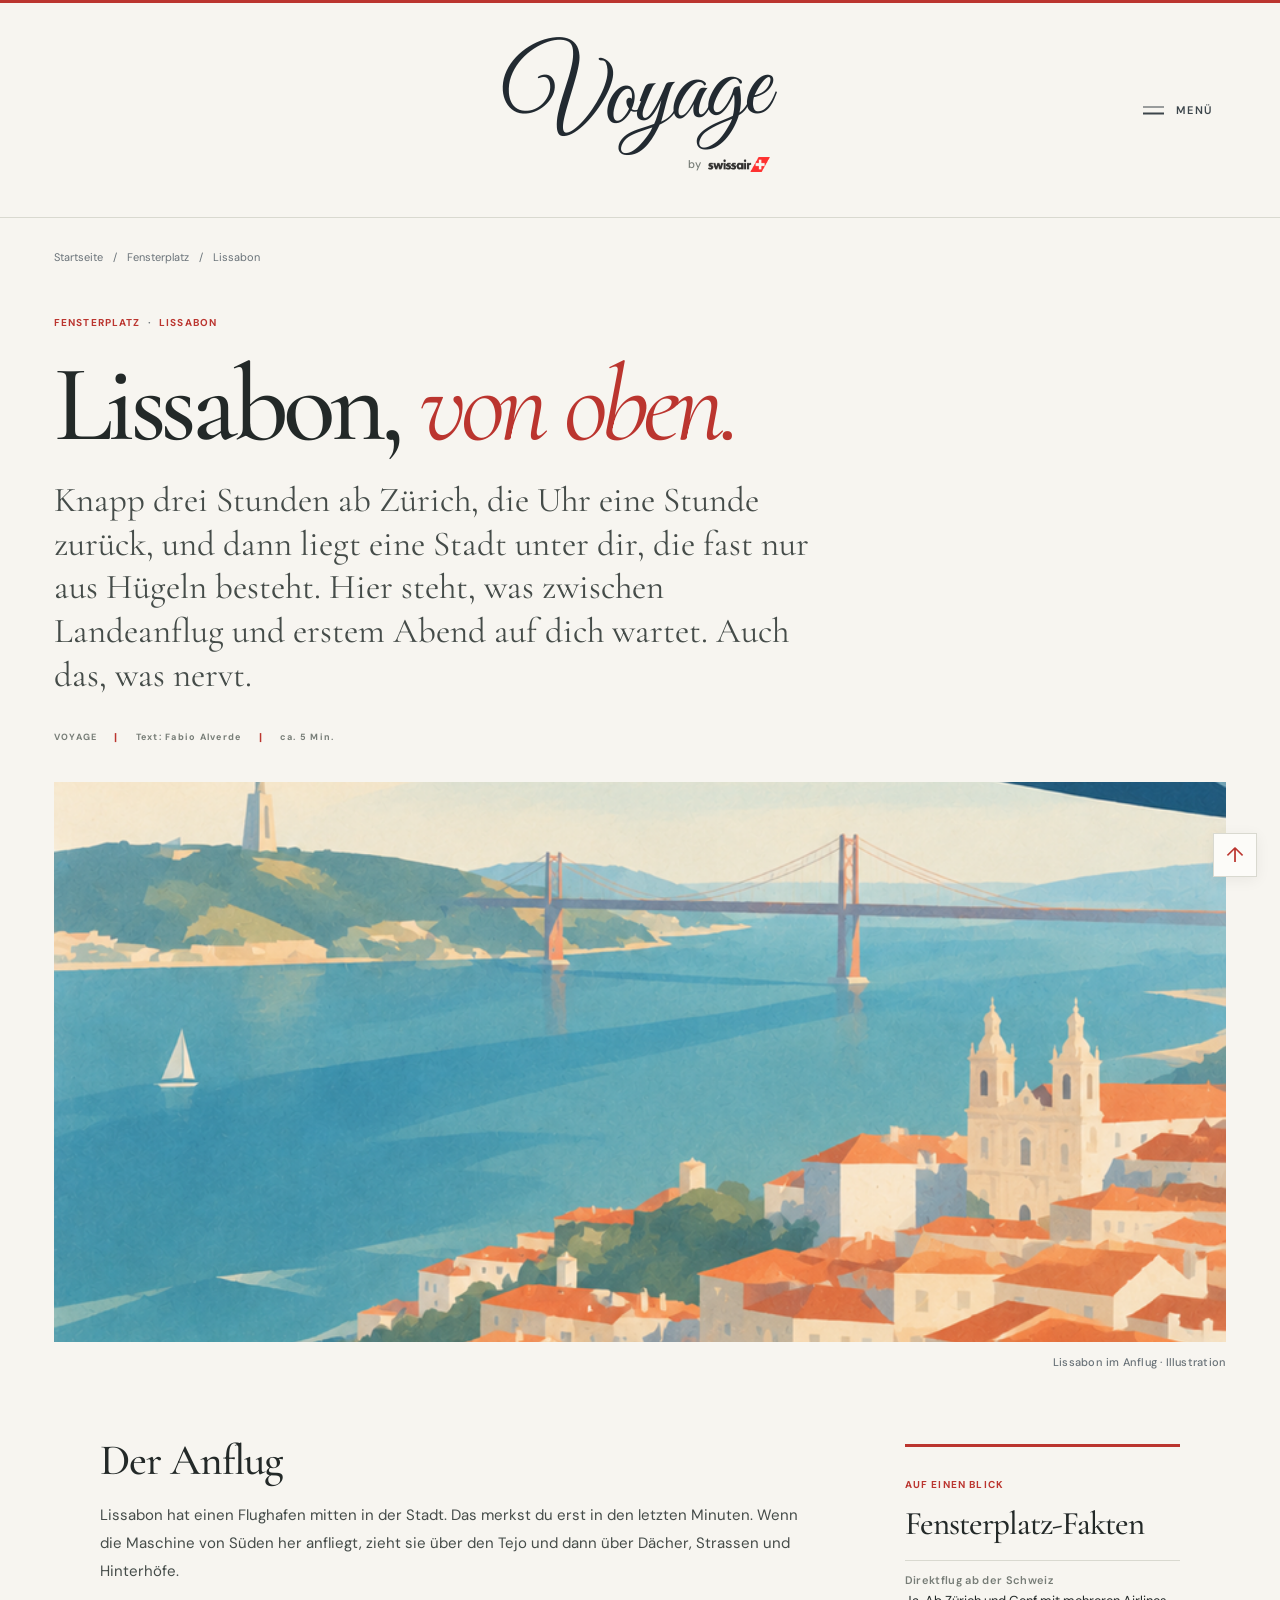
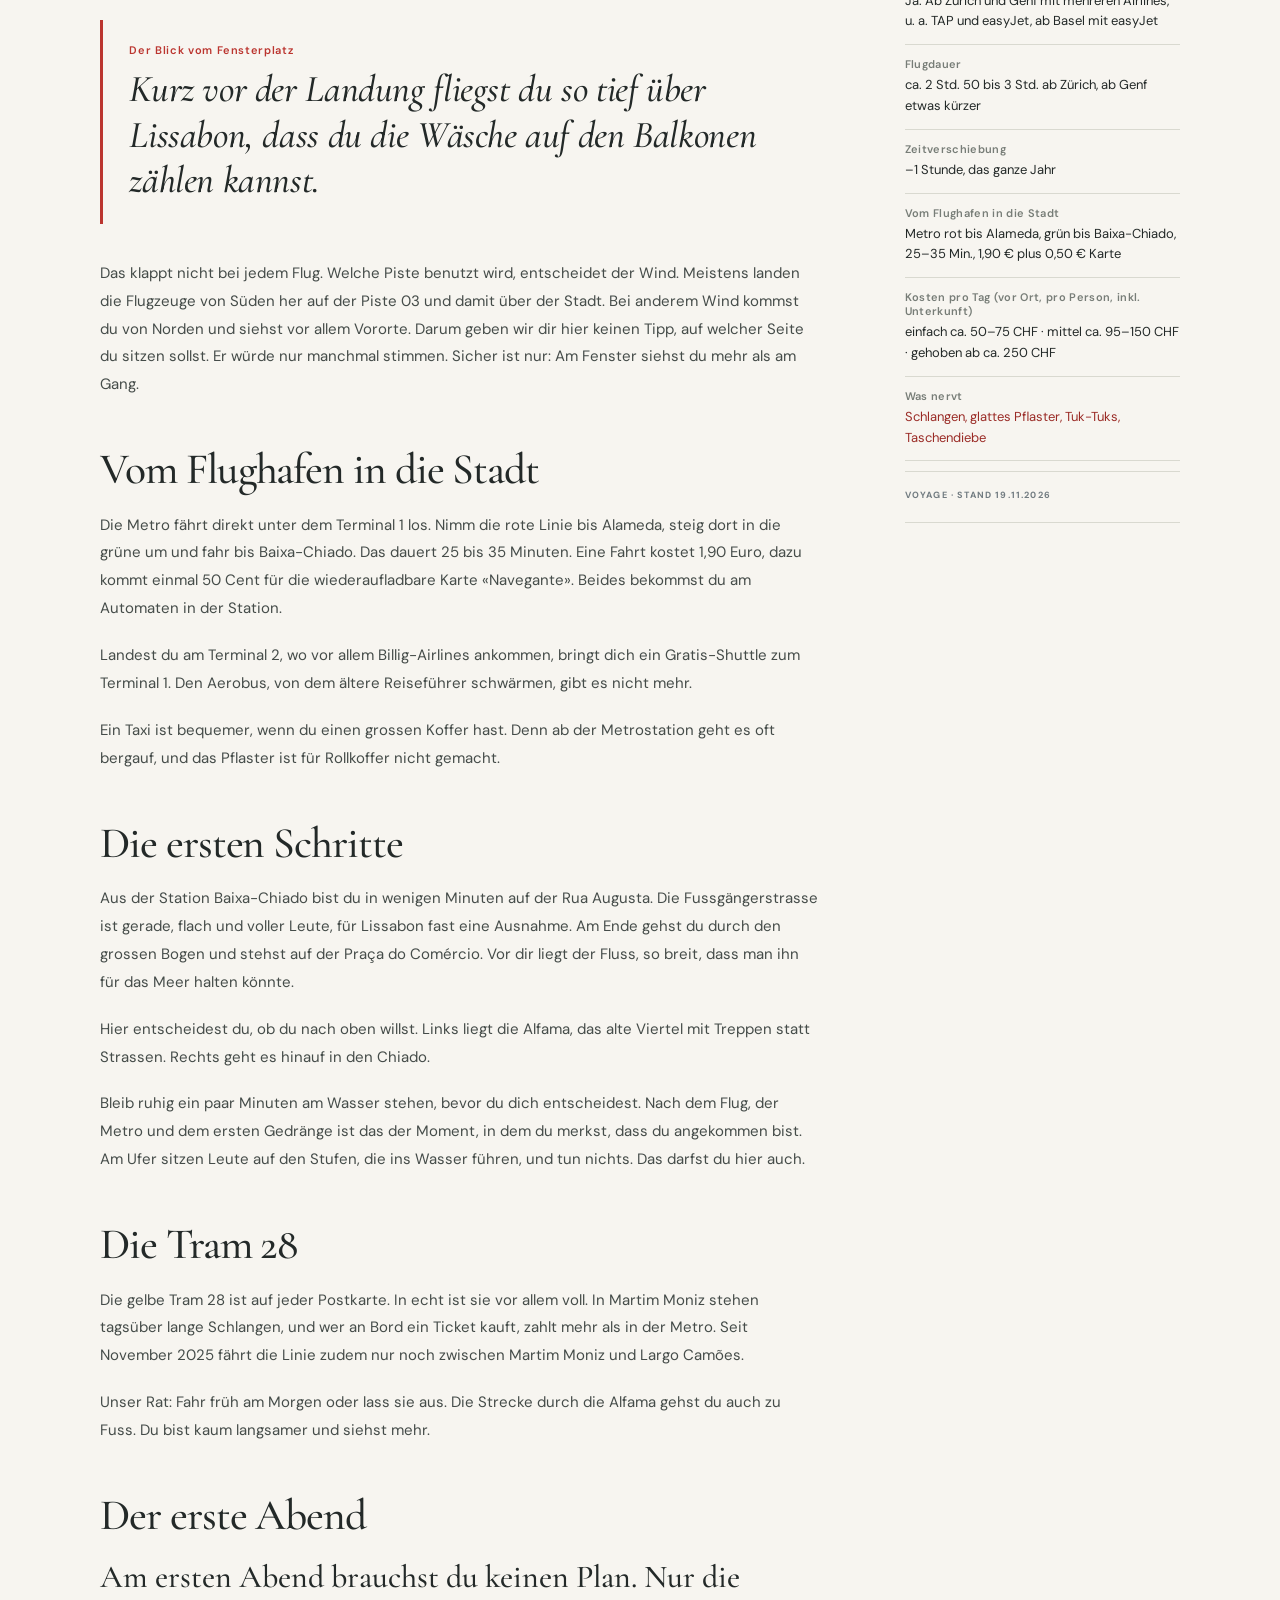
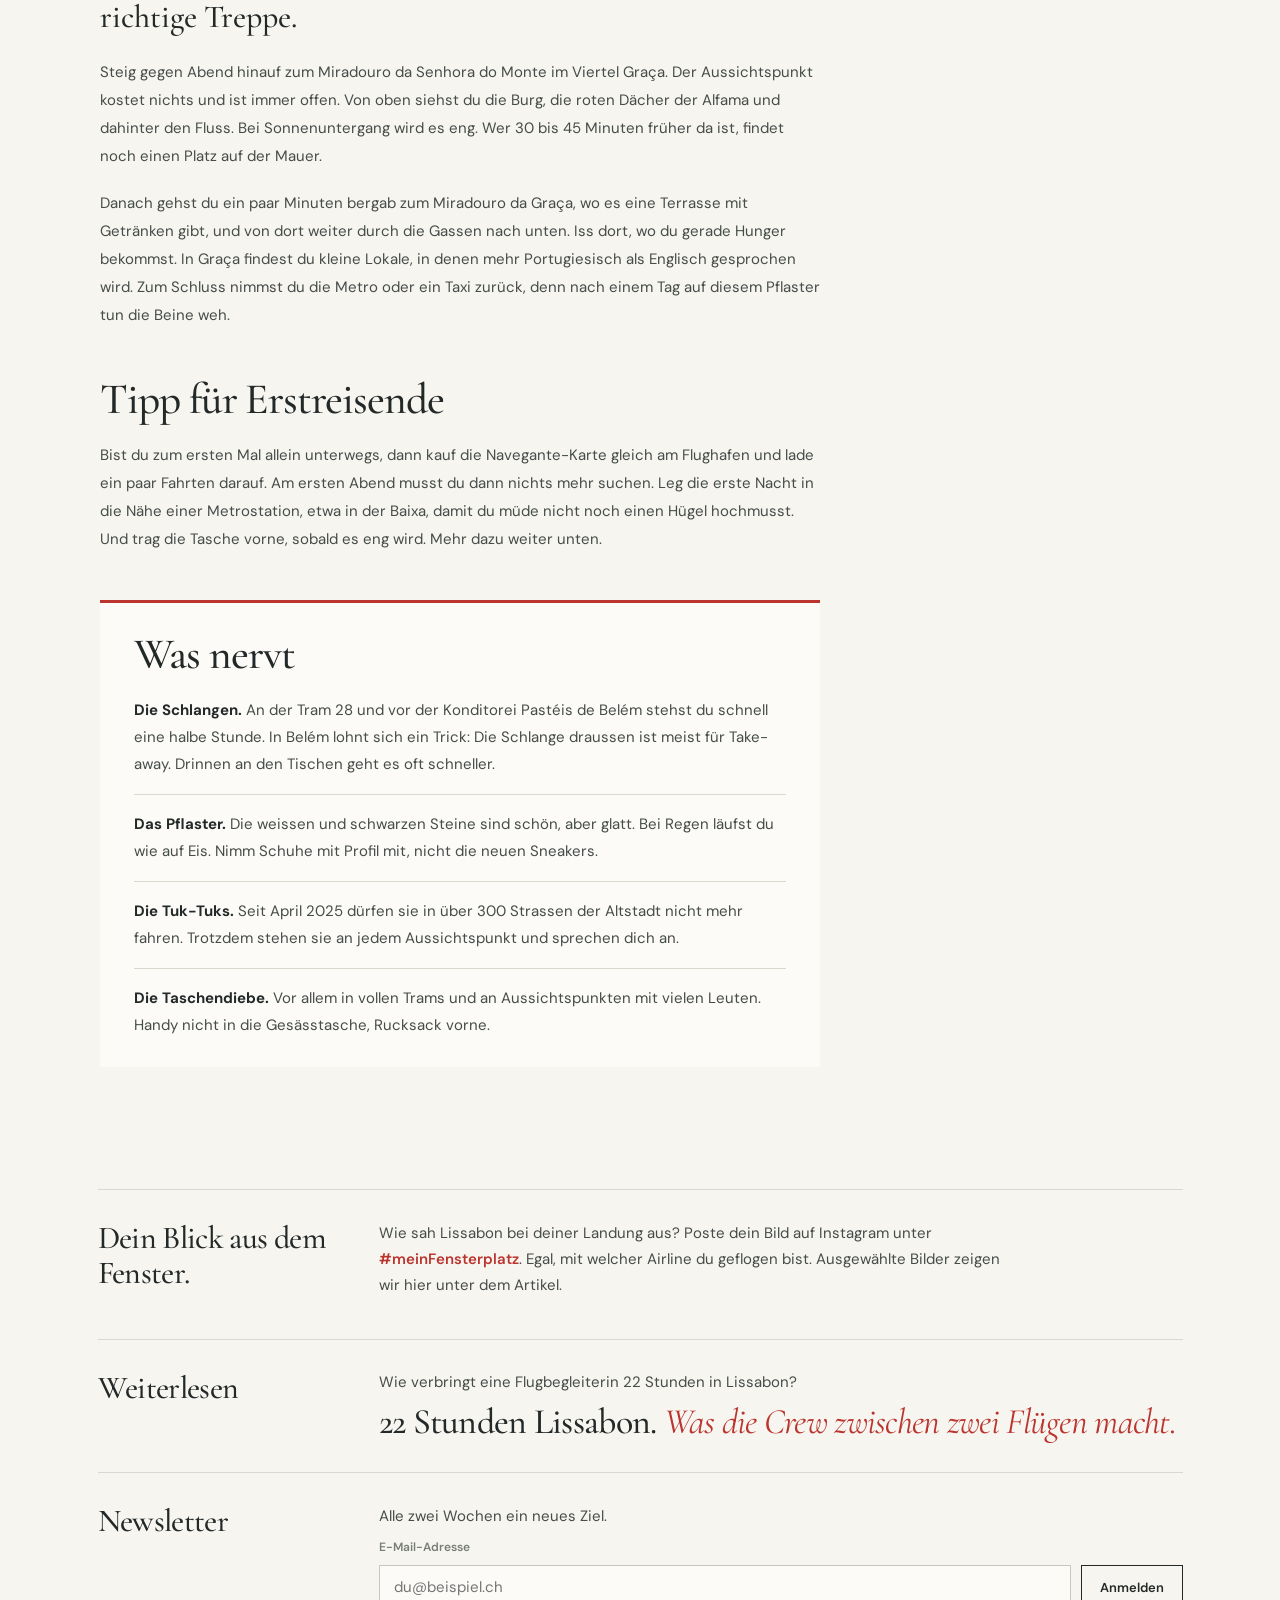
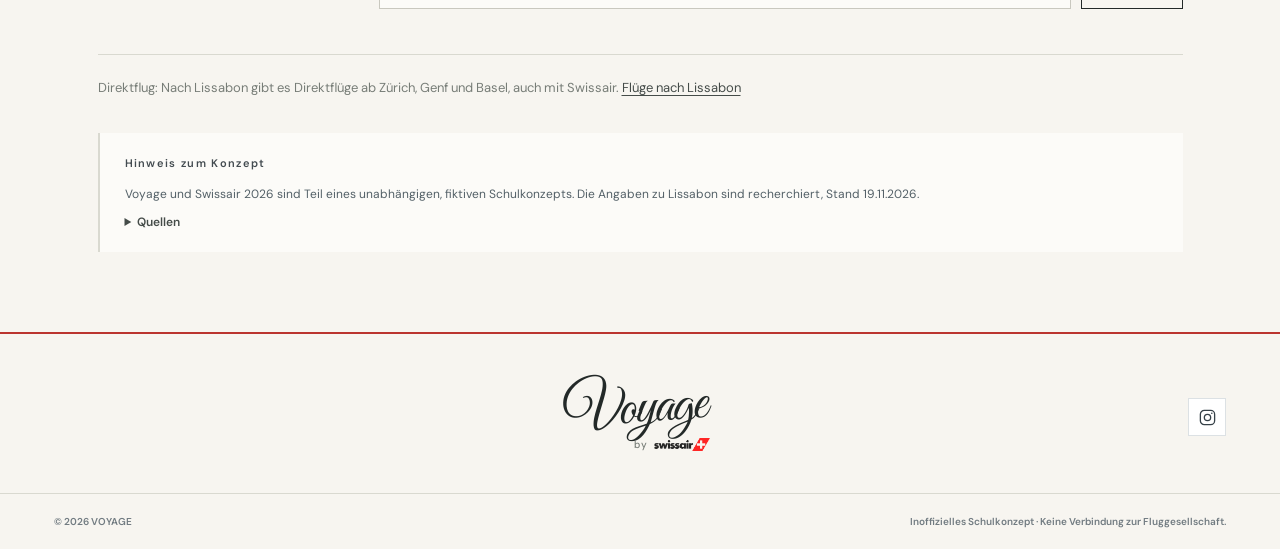
==== stories/lissabon-von-oben.html @ 8920ad94 "Web-Prototyp Voyage by swissair (M280 LB2) Co-Authored-By: Claude Opus 5.5 <noreply@anthropic.com>" ====
<!DOCTYPE html>
<html lang="de-CH"><head><meta charset="utf-8"/><meta content="width=device-width,initial-scale=1" name="viewport"/><meta content="#F7F5F0" name="theme-color"/><meta name="robots" content="noindex, nofollow"/>
<title>Lissabon, von oben. · Voyage</title><meta content="Knapp drei Stunden ab Zürich: was zwischen Landeanflug und erstem Abend in Lissabon auf dich wartet. Auch das, was nervt." name="description"/>
<link href="../assets/favicon-voyage.png" rel="icon" type="image/png"/>
<link href="https://fonts.googleapis.com" rel="preconnect"/><link crossorigin="" href="https://fonts.gstatic.com" rel="preconnect"/>
<link href="https://fonts.googleapis.com/css2?family=Cormorant+Garamond:ital,wght@0,400;0,500;0,600;1,400;1,500&amp;family=DM+Sans:wght@400;500;600;700&amp;family=Great+Vibes&amp;display=swap" rel="stylesheet"/>
<link href="../styles.css" rel="stylesheet"/><script defer="" src="../script.js"></script><link href="../editorial-refresh.css" rel="stylesheet"/><link href="../minimal-update.css" rel="stylesheet"/><link href="../layout-finish.css" rel="stylesheet"/><link href="../voyage-content.css" rel="stylesheet"/></head>
<body><a class="skip-link" href="#main">Direkt zum Inhalt</a>
<header class="site-header" id="top">
<div class="shell masthead">
<a aria-label="Voyage by swissair – Startseite" class="brand" href="../index.html">
<span class="brand-name">Voyage</span>
<span class="brand-by">by <img alt="Swissair" class="brand-logo" src="../assets/swissair-original.png"/></span>
</a>
<button aria-controls="nav-links" aria-expanded="false" class="menu-toggle header-menu-toggle" id="menu-toggle" type="button"><span aria-hidden="true" class="hamburger"><i></i><i></i></span>Menü</button></div>
<nav aria-label="Hauptnavigation" class="shell main-nav">
<ul class="nav-links" id="nav-links"><li><a aria-current="page" href="../index.html#titelgeschichte">Titelgeschichte</a></li><li><a href="../index.html#reiseziele">Reiseziele</a></li><li><a href="../index.html#crew">Mit der Crew</a></li></ul>
</nav>
</header>
<main class="article-main" id="main">
<div class="shell article-heading">
<div class="article-breadcrumb"><a href="../index.html">Startseite</a><span aria-hidden="true">/</span><a href="../index.html#titelgeschichte">Fensterplatz</a><span aria-hidden="true">/</span><span>Lissabon</span></div>
<span class="micro accent">FENSTERPLATZ <span aria-hidden="true" class="headline-dot">·</span> LISSABON</span>
<h1>Lissabon, <em>von oben.</em></h1>
<p class="article-lead">Knapp drei Stunden ab Zürich, die Uhr eine Stunde zurück, und dann liegt eine Stadt unter dir, die fast nur aus Hügeln besteht. Hier steht, was zwischen Landeanflug und erstem Abend auf dich wartet. Auch das, was nervt.</p>
<div class="article-info article-byline"><span>VOYAGE</span><span aria-hidden="true" class="info-separator">|</span><span>Text: Fabio Alverde</span><span aria-hidden="true" class="info-separator">|</span><span>ca. 5 Min.</span></div>
</div>
<figure class="shell article-cover window-cover">
<img alt="Illustration: Blick aus dem Flugzeugfenster auf Lissabon, den Tejo und die Brücke, im Vordergrund rote Dächer" src="../assets/lissabon-fenster.png"/>
<figcaption>Lissabon im Anflug · Illustration</figcaption>
</figure>

<div class="shell article-layout">
<div class="article-body">

<section aria-labelledby="h-anflug" class="article-section" id="anflug"><h2 id="h-anflug">Der Anflug</h2>
<p>Lissabon hat einen Flughafen mitten in der Stadt. Das merkst du erst in den letzten Minuten. Wenn die Maschine von Süden her anfliegt, zieht sie über den Tejo und dann über Dächer, Strassen und Hinterhöfe.</p>
<div class="poster-line" id="plakat">
<span class="poster-line-label">Der Blick vom Fensterplatz</span>
<p>Kurz vor der Landung fliegst du so tief über Lissabon, dass du die Wäsche auf den Balkonen zählen kannst.</p>
</div>
<p>Das klappt nicht bei jedem Flug. Welche Piste benutzt wird, entscheidet der Wind. Meistens landen die Flugzeuge von Süden her auf der Piste 03 und damit über der Stadt. Bei anderem Wind kommst du von Norden und siehst vor allem Vororte. Darum geben wir dir hier keinen Tipp, auf welcher Seite du sitzen sollst. Er würde nur manchmal stimmen. Sicher ist nur: Am Fenster siehst du mehr als am Gang.</p>
</section>

<section aria-labelledby="h-stadt" class="article-section" id="in-die-stadt"><h2 id="h-stadt">Vom Flughafen in die Stadt</h2>
<p>Die Metro fährt direkt unter dem Terminal 1 los. Nimm die rote Linie bis Alameda, steig dort in die grüne um und fahr bis Baixa-Chiado. Das dauert 25 bis 35 Minuten. Eine Fahrt kostet 1,90 Euro, dazu kommt einmal 50 Cent für die wiederaufladbare Karte «Navegante». Beides bekommst du am Automaten in der Station.</p>
<p>Landest du am Terminal 2, wo vor allem Billig-Airlines ankommen, bringt dich ein Gratis-Shuttle zum Terminal 1. Den Aerobus, von dem ältere Reiseführer schwärmen, gibt es nicht mehr.</p>
<p>Ein Taxi ist bequemer, wenn du einen grossen Koffer hast. Denn ab der Metrostation geht es oft bergauf, und das Pflaster ist für Rollkoffer nicht gemacht.</p>
</section>

<section aria-labelledby="h-schritte" class="article-section" id="erste-schritte"><h2 id="h-schritte">Die ersten Schritte</h2>
<p>Aus der Station Baixa-Chiado bist du in wenigen Minuten auf der Rua Augusta. Die Fussgängerstrasse ist gerade, flach und voller Leute, für Lissabon fast eine Ausnahme. Am Ende gehst du durch den grossen Bogen und stehst auf der Praça do Comércio. Vor dir liegt der Fluss, so breit, dass man ihn für das Meer halten könnte.</p>
<p>Hier entscheidest du, ob du nach oben willst. Links liegt die Alfama, das alte Viertel mit Treppen statt Strassen. Rechts geht es hinauf in den Chiado.</p>
<p>Bleib ruhig ein paar Minuten am Wasser stehen, bevor du dich entscheidest. Nach dem Flug, der Metro und dem ersten Gedränge ist das der Moment, in dem du merkst, dass du angekommen bist. Am Ufer sitzen Leute auf den Stufen, die ins Wasser führen, und tun nichts. Das darfst du hier auch.</p>
</section>

<section aria-labelledby="h-tram" class="article-section" id="tram-28"><h2 id="h-tram">Die Tram 28</h2>
<p>Die gelbe Tram 28 ist auf jeder Postkarte. In echt ist sie vor allem voll. In Martim Moniz stehen tagsüber lange Schlangen, und wer an Bord ein Ticket kauft, zahlt mehr als in der Metro. Seit November 2025 fährt die Linie zudem nur noch zwischen Martim Moniz und Largo Camões.</p>
<p>Unser Rat: Fahr früh am Morgen oder lass sie aus. Die Strecke durch die Alfama gehst du auch zu Fuss. Du bist kaum langsamer und siehst mehr.</p>
</section>

<section aria-labelledby="h-abend" class="article-section" id="erster-abend"><h2 id="h-abend">Der erste Abend</h2>
<p class="key-line">Am ersten Abend brauchst du keinen Plan. Nur die richtige Treppe.</p>
<p>Steig gegen Abend hinauf zum Miradouro da Senhora do Monte im Viertel Graça. Der Aussichtspunkt kostet nichts und ist immer offen. Von oben siehst du die Burg, die roten Dächer der Alfama und dahinter den Fluss. Bei Sonnenuntergang wird es eng. Wer 30 bis 45 Minuten früher da ist, findet noch einen Platz auf der Mauer.</p>
<p>Danach gehst du ein paar Minuten bergab zum Miradouro da Graça, wo es eine Terrasse mit Getränken gibt, und von dort weiter durch die Gassen nach unten. Iss dort, wo du gerade Hunger bekommst. In Graça findest du kleine Lokale, in denen mehr Portugiesisch als Englisch gesprochen wird. Zum Schluss nimmst du die Metro oder ein Taxi zurück, denn nach einem Tag auf diesem Pflaster tun die Beine weh.</p>
</section>

<section aria-labelledby="h-erstreisende" class="article-section" id="erstreisende"><h2 id="h-erstreisende">Tipp für Erstreisende</h2>
<p>Bist du zum ersten Mal allein unterwegs, dann kauf die Navegante-Karte gleich am Flughafen und lade ein paar Fahrten darauf. Am ersten Abend musst du dann nichts mehr suchen. Leg die erste Nacht in die Nähe einer Metrostation, etwa in der Baixa, damit du müde nicht noch einen Hügel hochmusst. Und trag die Tasche vorne, sobald es eng wird. Mehr dazu weiter unten.</p>
</section>

<section aria-labelledby="h-nervt" class="article-section nervt" id="was-nervt"><h2 id="h-nervt">Was nervt</h2>
<ul class="nervt-list">
<li><strong>Die Schlangen.</strong> An der Tram 28 und vor der Konditorei Pastéis de Belém stehst du schnell eine halbe Stunde. In Belém lohnt sich ein Trick: Die Schlange draussen ist meist für Take-away. Drinnen an den Tischen geht es oft schneller.</li>
<li><strong>Das Pflaster.</strong> Die weissen und schwarzen Steine sind schön, aber glatt. Bei Regen läufst du wie auf Eis. Nimm Schuhe mit Profil mit, nicht die neuen Sneakers.</li>
<li><strong>Die Tuk-Tuks.</strong> Seit April 2025 dürfen sie in über 300 Strassen der Altstadt nicht mehr fahren. Trotzdem stehen sie an jedem Aussichtspunkt und sprechen dich an.</li>
<li><strong>Die Taschendiebe.</strong> Vor allem in vollen Trams und an Aussichtspunkten mit vielen Leuten. Handy nicht in die Gesäss&shy;tasche, Rucksack vorne.</li>
</ul>
</section>

</div>
<aside aria-labelledby="fakten-title" class="article-aside" id="fakten"><div class="aside-panel"><span class="micro accent">AUF EINEN BLICK</span><h2 id="fakten-title">Fensterplatz-Fakten</h2>
<dl class="facts">
<div><dt>Direktflug ab der Schweiz</dt><dd>Ja. Ab Zürich und Genf mit mehreren Airlines, u. a. TAP und easyJet, ab Basel mit easyJet</dd></div>
<div><dt>Flugdauer</dt><dd>ca. 2 Std. 50 bis 3 Std. ab Zürich, ab Genf etwas kürzer</dd></div>
<div><dt>Zeitverschiebung</dt><dd>–1 Stunde, das ganze Jahr</dd></div>
<div><dt>Vom Flughafen in die Stadt</dt><dd>Metro rot bis Alameda, grün bis Baixa-Chiado, 25–35 Min., 1,90 € plus 0,50 € Karte</dd></div>
<div><dt>Kosten pro Tag (vor Ort, pro Person, inkl. Unterkunft)</dt><dd>einfach ca. 50–75 CHF · mittel ca. 95–150 CHF · gehoben ab ca. 250 CHF</dd></div>
<div class="facts-nervt"><dt>Was nervt</dt><dd>Schlangen, glattes Pflaster, Tuk-Tuks, Taschendiebe</dd></div>
</dl>
<span class="aside-foot">VOYAGE · STAND 19.11.2026</span></div></aside>
</div>

<div class="shell article-end">
<div class="article-end-inner">
<section aria-labelledby="h-fensterplatz" class="end-block" id="meinfensterplatz">
<h2 id="h-fensterplatz">Dein Blick aus dem Fenster.</h2>
<div><p>Wie sah Lissabon bei deiner Landung aus? Poste dein Bild auf Instagram unter <span class="hashtag">#meinFensterplatz</span>. Egal, mit welcher Airline du geflogen bist. Ausgewählte Bilder zeigen wir hier unter dem Artikel.</p></div>
</section>
<section aria-labelledby="h-weiter" class="end-block">
<h2 id="h-weiter">Weiterlesen</h2>
<a class="read-next" href="22-stunden-lissabon.html"><span>Wie verbringt eine Flugbegleiterin 22 Stunden in Lissabon?</span><strong>22 Stunden Lissabon. <em>Was die Crew zwischen zwei Flügen macht.</em></strong></a>
</section>
<section aria-labelledby="h-newsletter" class="end-block" id="newsletter">
<h2 id="h-newsletter">Newsletter</h2>
<div><p>Alle zwei Wochen ein neues Ziel.</p>
<form action="#" class="newsletter-form" data-newsletter="" novalidate="">
<label for="nl-mail">E-Mail-Adresse</label>
<input autocomplete="email" id="nl-mail" name="email" placeholder="du@beispiel.ch" type="email"/>
<button type="submit">Anmelden</button>
<p aria-live="polite" class="newsletter-status" data-newsletter-status=""></p>
</form></div>
</section>
</div>
<p class="direct-line" id="direktflug">Direktflug: Nach Lissabon gibt es Direktflüge ab Zürich, Genf und Basel, auch mit Swissair. <a href="#direktflug" title="Im Prototyp nicht verlinkt">Flüge nach Lissabon</a></p>
<div class="article-sources"><h3>Hinweis zum Konzept</h3><p>Voyage und Swissair 2026 sind Teil eines unabhängigen, fiktiven Schulkonzepts. Die Angaben zu Lissabon sind recherchiert, Stand 19.11.2026.</p>
<details><summary>Quellen</summary><ul>
<li>Direktflüge und Flugdauer: flightconnections.com, skyscanner.ie, omio.com</li>
<li>Zeitverschiebung: timeanddate.com</li>
<li>Metro und Tarif 2026: metrolisboa.pt, lisbontourism.org, lisbonlisboaportugal.com</li>
<li>Weg in die Stadt, Shuttle Terminal 2: thebettervacation.com</li>
<li>Tram 28: carris.pt</li>
<li>Tuk-Tuk-Verbot: lisboasecreta.co, rtp.pt, observador.pt</li>
<li>Kosten pro Tag: radicalstorage.com, nomadotravel.app, lisbontourism.org</li>
<li>Pflaster, Taschendiebe: portugalvisitor.com, theportugalnews.com</li>
<li>Miradouros: lisbonportugaltourism.com, nomadotravel.app</li>
<li>Anflug und Pistenwahl: pprune.org, pt.ivao.aero</li>
</ul></details></div>
</div>
</main><footer class="site-footer" id="about"><div class="shell footer-grid footer-grid-minimal"><a aria-label="Voyage by swissair – Startseite" class="footer-brand" href="../index.html"><span>Voyage</span><span class="brand-by">by <img alt="Swissair" src="../assets/swissair-original.png"/></span></a><div aria-label="Social-Media-Kanal (Konzept)" class="footer-socials"><span aria-label="Instagram – Profil in Vorbereitung" class="social-icon" role="img" title="Instagram · noch kein Profil hinterlegt"><svg aria-hidden="true" fill="none" stroke="currentColor" stroke-linecap="round" stroke-linejoin="round" stroke-width="1.65" viewbox="0 0 24 24"><rect height="18" rx="5" width="18" x="3" y="3"></rect><circle cx="12" cy="12" r="4"></circle><circle cx="17.45" cy="6.65" fill="currentColor" r="1" stroke="none"></circle></svg></span></div></div><div class="shell footer-bottom footer-bottom-minimal"><span>© 2026 VOYAGE</span><span>Inoffizielles Schulkonzept · Keine Verbindung zur Fluggesellschaft.</span></div></footer><a aria-label="Zurück nach oben" class="back-to-top" href="#top">↑</a></body></html>
---- styles.css ----
/* VOYAGE — premium editorial concept inspired by the heritage of Swissair.
   All horizontal layout edges use one shared .shell container. */
:root {
  --paper: #f5f2eb;
  --white: #fcfaf6;
  --ink: #222b31;
  --subtle: #636a69;
  --line: #d8d5cc;
  --red: #b32734;
  --red-deep: #8f2630;
  --navy: #1b2b38;
  --navy-light: #263743;
  --serif: 'Cormorant Garamond', 'EB Garamond', Georgia, serif;
  --sans: 'DM Sans', 'Inter', Arial, sans-serif;
  --script: 'Great Vibes', 'URW Chancery L', 'Brush Script MT', cursive;
  --gutter: clamp(23px, 5.2vw, 75px);
  --max: 1450px;
}
* { box-sizing: border-box; }
html { scroll-behavior: smooth; }
body { background: var(--paper); color: var(--ink); margin: 0; font-family: var(--sans); -webkit-font-smoothing: antialiased; }
img { width: 100%; max-width: 100%; display: block; }
a { color: inherit; text-decoration: none; }
button { font: inherit; cursor: pointer; }
::selection { color: #fff; background: var(--red); }
:focus-visible { outline: 3px solid var(--red); outline-offset: 4px; }
.shell { width: 100%; max-width: var(--max); margin: 0 auto; padding-inline: var(--gutter); }
.skip-link { position: fixed; top: -80px; left: 15px; padding: 12px 16px; background: #fff; border: 2px solid var(--red); z-index: 1000; }
.skip-link:focus { top: 12px; }
.micro { display: inline-block; font-size: 10px; font-weight: 700; letter-spacing: .165em; line-height: 1.5; }
.accent { color: var(--red); }

/* Masthead */
.site-header { background: var(--white); }
.top-strip { border-top: 5px solid var(--red); border-bottom: 1px solid #e7e3d9; }
.strip-inner { display: flex; min-height: 38px; align-items: center; justify-content: space-between; gap: 20px; color: #7e7c75; font-size: 9px; font-weight: 700; letter-spacing: .19em; }
.strip-inner i { font-style: normal; color: var(--red); margin-inline: 5px; font-size: 13px; }
.strip-inner b { color: var(--red); margin-inline: 7px; }
.masthead { min-height: 194px; display: grid; grid-template-columns: 1fr auto 1fr; gap: 22px; align-items: center; }
.mast-aside { display: flex; flex-direction: column; gap: 8px; }
.mast-aside .micro { font-size: 9px; letter-spacing: .16em; }
.mast-note { color: #7e7973; font: italic 22px/1 var(--serif); }
.mast-aside-right { text-align: right; }
.brand { width: fit-content; display: inline-flex; flex-direction: column; align-items: flex-end; justify-content: center; position: relative; padding: 13px 6px 7px; white-space: nowrap; }
.brand-name { display: block; font: normal clamp(80px, 8vw, 120px)/.91 var(--script); letter-spacing: -.035em; color: #26313a; transform: rotate(-4deg); transform-origin: center; padding-right: 13px; }
.brand-logo { width: 102px; height: auto; margin: 17px 7px 0 auto; opacity: .88; }
.main-nav { min-height: 58px; display: flex; align-items: center; justify-content: center; border-top: 1px solid var(--line); border-bottom: 1px solid var(--line); position: relative; }
.nav-links { display: flex; align-items: center; justify-content: center; gap: clamp(22px, 3.8vw, 59px); padding: 0; list-style: none; margin: 0; }
.nav-links a { padding: 18px 0; display: block; font-size: 11px; font-weight: 600; transition: color .2s ease; }
.nav-links a:hover, .nav-links a[aria-current='page'] { color: var(--red); }
.nav-issue { color: #9a9187; font-size: 9px; letter-spacing: .08em; position: absolute; right: var(--gutter); white-space: nowrap; }
.nav-issue i { color: var(--red); font-size: 8px; margin: 0 4px; }
.menu-toggle { display: none; }

/* Cover story */
.hero-section { padding-top: 29px; }
.section-label { display: flex; justify-content: space-between; align-items: center; gap: 20px; padding-bottom: 16px; color: #88847c; font-size: 9px; letter-spacing: .17em; font-weight: 700; }
.section-label span:first-child { display: flex; align-items: center; gap: 13px; color: var(--ink); }
.red-dash { display: inline-block; height: 2px; width: 23px; background: var(--red); }
.section-label i { font-size: 14px; font-style: normal; color: var(--red); padding-left: 6px; }
.hero-grid { display: grid; grid-template-columns: 42% 58%; min-height: 565px; }
.hero-text { background: #ece7de; padding: clamp(35px, 4.5vw, 69px) clamp(32px, 4.2vw, 64px) 28px; display: flex; flex-direction: column; align-items: flex-start; }
.hero-text h1 { font: 500 clamp(66px, 6.3vw, 97px)/.92 var(--serif); letter-spacing: -.052em; max-width: 470px; margin: clamp(40px, 5.6vw, 74px) 0 22px; }
.hero-text h1 em { font-weight: 400; color: var(--red); display: block; }
.hero-text > p { max-width: 340px; margin: 0 0 25px; color: #565a57; line-height: 1.85; font-size: 13px; }
.text-action { display: inline-flex; align-items: center; justify-content: space-between; min-width: 205px; gap: 22px; padding-bottom: 11px; border-bottom: 1px solid currentColor; font-size: 11px; font-weight: 700; transition: color .22s ease; }
.text-action:hover { color: var(--red); }
.text-action span { color: var(--red); font-size: 23px; line-height: .65; }
.hero-caption { margin-top: auto; padding-top: 44px; display: flex; align-items: center; width: 100%; gap: 16px; color: #777a73; font-size: 9px; font-weight: 700; letter-spacing: .13em; white-space: nowrap; }
.caption-rule { flex: 1; height: 1px; background: #c8c4ba; }
.hero-visual { overflow: hidden; display: block; min-height: 565px; position: relative; isolation: isolate; }
.hero-visual::after { content: ''; position: absolute; inset: 0; background: linear-gradient(0deg, rgba(27,36,42,.23), transparent 48%); pointer-events: none; }
.hero-visual img { width: 100%; height: 100%; object-fit: cover; position: absolute; inset: 0; transition: transform .7s ease; }
.hero-visual:hover img { transform: scale(1.045); }
.image-sticker { width: 126px; aspect-ratio: 1; display: flex; flex-direction: column; align-items: center; justify-content: center; text-align: center; position: absolute; top: 34px; right: 33px; z-index: 1; border-radius: 50%; border: 1px solid rgba(255,250,239,.78); background: rgba(35,52,60,.14); color: #fff; font-size: 10px; font-weight: 700; letter-spacing: .16em; line-height: 1.8; transform: rotate(12deg); }
.image-sticker i { font-size: 25px; line-height: 1.2; font-style: normal; }
.visual-index { position: absolute; z-index: 2; bottom: 31px; left: 32px; color: #fff; font-size: 10px; font-weight: 700; letter-spacing: .16em; }

/* Three red editorial tiles */
.cards-section { padding-top: 119px; padding-bottom: 81px; }
.section-heading { display: flex; align-items: end; justify-content: space-between; gap: 32px; margin-bottom: 35px; }
.section-heading h2 { font: 500 clamp(54px, 5.8vw, 85px)/.98 var(--serif); letter-spacing: -.05em; margin: 17px 0 0; }
.section-heading h2 em { color: var(--red); font-weight: 400; }
.section-heading > p { margin: 0 0 5px; max-width: 290px; color: var(--subtle); font-size: 12px; line-height: 1.85; }
.cards-grid { display: grid; grid-template-columns: repeat(3,minmax(0,1fr)); gap: 20px; }
.story-card { background: var(--red-deep); color: #fff; display: flex; flex-direction: column; min-width: 0; transition: transform .32s ease, box-shadow .32s ease; }
.story-card:nth-child(2) { background: #a52c38; }
.story-card:nth-child(3) { background: #953039; }
.story-card:hover { transform: translateY(-8px); box-shadow: 0 22px 40px rgba(52,35,33,.16); }
.story-visual { height: clamp(200px, 19vw, 276px); position: relative; overflow: hidden; background: #d7cdc1; }
.story-visual img { height: 100%; width: 100%; object-fit: cover; transition: transform .58s ease; }
.story-card:hover img { transform: scale(1.06); }
.image-no { position: absolute; top: 17px; left: 18px; background: rgba(250,247,240,.94); padding: 9px 11px 7px; color: #3f4a4d; letter-spacing: .13em; font-size: 9px; font-weight: 700; }
.story-body { flex: 1; display: flex; flex-direction: column; align-items: flex-start; padding: 27px clamp(23px, 2.6vw, 38px) 20px; min-height: 296px; }
.story-meta { color: #f4d7d7; font-size: 9px; letter-spacing: .16em; font-weight: 700; }
.story-meta b { margin-inline: 6px; font-weight: 400; }
.story-body h3 { font: 500 clamp(42px, 4.05vw, 58px)/.95 var(--serif); letter-spacing: -.036em; margin: 14px 0 12px; }
.story-body h3 em { font-weight: 400; }
.story-body > p { max-width: 355px; font-size: 12px; line-height: 1.77; margin: 0 0 30px; color: #f0e0de; }
.story-bottom { border-top: 1px solid rgba(255,255,255,.46); width: 100%; display: flex; align-items: center; justify-content: space-between; gap: 15px; padding-top: 14px; margin-top: auto; color: #fff; font-size: 9px; font-weight: 700; letter-spacing: .15em; }
.story-bottom b { border: 1px solid rgba(255,255,255,.58); border-radius: 50%; width: 36px; height: 36px; font: normal 19px/1 var(--sans); display: flex; align-items: center; justify-content: center; transition: background .22s ease, color .22s ease; }
.story-card:hover .story-bottom b { background: #fff; color: var(--red-deep); }
.section-signoff { display: flex; align-items: center; justify-content: space-between; margin-top: 22px; font-size: 9px; letter-spacing: .16em; font-weight: 700; color: #8f8880; }
.section-signoff i { font-style: normal; font-size: 17px; color: var(--red); }

/* Break / journal reflection */
.interlude { padding-top: 11px; padding-bottom: 105px; }
.interlude-line { border-top: 1px solid var(--line); width: 100%; height: 1px; position: relative; }
.interlude-line i { color: var(--red); position: absolute; font-style: normal; top: -14px; left: 50%; background: var(--paper); padding: 0 15px; transform: translateX(-50%); font-size: 21px; }
.interlude-inner { text-align: center; max-width: 900px; margin-inline: auto; padding: 70px 15px 68px; }
.interlude-inner .micro { color: #898279; }
.interlude-inner p { font: 400 clamp(42px, 5.3vw, 75px)/1.06 var(--serif); letter-spacing: -.035em; margin: 22px 0; }
.interlude-inner p em { color: var(--red); font-weight: 400; }
.interlude-source { color: #989188; font-size: 9px; font-weight: 700; letter-spacing: .18em; }

/* Behind the scenes */
.behind-section { background: var(--navy); color: #f9f7f2; }
.behind-wrap { padding-top: 98px; padding-bottom: 104px; }
.behind-head { display: flex; justify-content: space-between; align-items: end; gap: 30px; margin-bottom: 32px; }
.behind-head .micro { color: #dfb0ae; }
.behind-head h2 { font: 500 clamp(60px, 6.4vw, 95px)/.97 var(--serif); letter-spacing: -.05em; margin: 15px 0 0; }
.behind-head h2 em { font-weight: 400; color: #dc888e; }
.round-seal { width: 94px; height: 94px; border: 1px solid #83929b; border-radius: 50%; display: flex; align-items: center; justify-content: center; flex-direction: column; text-align: center; font-size: 9px; line-height: 1.7; font-weight: 700; letter-spacing: .13em; color: #e2e4dd; transform: rotate(12deg); flex-shrink: 0; }
.round-seal strong { font-size: 15px; color: #e1a4a6; }
.behind-grid { display: grid; grid-template-columns: 55% 45%; min-height: 566px; }
.behind-visual { display: block; overflow: hidden; position: relative; min-height: 566px; background: #8b9b9a; }
.behind-visual img { width: 100%; height: 100%; object-fit: cover; position: absolute; inset: 0; transition: transform .7s ease; }
.behind-visual:hover img { transform: scale(1.05); }
.behind-photo-tag { position: absolute; left: 26px; bottom: 26px; background: rgba(248,243,232,.92); color: var(--navy); font-size: 9px; font-weight: 700; letter-spacing: .16em; padding: 12px 16px; }
.behind-content { background: var(--navy-light); padding: clamp(33px, 4vw, 61px); display: flex; flex-direction: column; align-items: flex-start; }
.behind-content > .micro { color: #e0a5a4; }
.behind-content h3 { font: 500 clamp(52px, 5.4vw, 78px)/.93 var(--serif); letter-spacing: -.045em; margin: 24px 0 19px; }
.behind-content h3 em { color: #e99ca1; font-weight: 400; }
.behind-content > p { max-width: 380px; font-size: 12px; line-height: 1.9; color: #d4dcda; margin: 0 0 24px; }
.behind-main-link { font-size: 11px; font-weight: 700; padding-bottom: 12px; border-bottom: 1px solid #8b9aa1; color: #f3ede4; min-width: 200px; display: flex; justify-content: space-between; gap: 20px; }
.behind-main-link span { color: #e99ca1; font-size: 21px; line-height: .8; }
.behind-main-link:hover { color: #e99ca1; }
.behind-subnav { width: 100%; margin-top: auto; padding-top: 32px; }
.behind-subnav a { display: grid; grid-template-columns: 25px minmax(0,1fr) auto; align-items: center; gap: 10px; padding: 15px 0; border-top: 1px solid #62717b; font: 500 24px/1.1 var(--serif); transition: color .2s ease; }
.behind-subnav a:last-child { border-bottom: 1px solid #62717b; }
.behind-subnav a:hover { color: #e99ca1; }
.behind-subnav a span { font: 700 9px/1 var(--sans); color: #e2a1a4; }
.behind-subnav a b { font: 400 17px/1 var(--sans); }
.behind-disclaimer { margin-top: 21px; color: #93a0a7; font-size: 8px; font-weight: 600; letter-spacing: .13em; }

/* Footer */
.site-footer { background: #faf8f3; border-top: 4px solid var(--red); }
.footer-grid { padding-top: 70px; padding-bottom: 70px; display: grid; grid-template-columns: minmax(0, 1.65fr) minmax(160px, .75fr) minmax(160px, .7fr); gap: clamp(35px, 6vw, 100px); }
.footer-intro { max-width: 460px; }
.footer-brand { display: flex; flex-direction: column; align-items: flex-end; width: max-content; }
.footer-brand span { font: 400 76px/.9 var(--script); letter-spacing: -.05em; color: var(--ink); transform: rotate(-4deg); padding-right: 12px; }
.footer-brand img { width: 94px; opacity: .85; margin-top: -3px; margin-right: 7px; }
.footer-intro p { color: var(--subtle); max-width: 345px; font-size: 12px; line-height: 1.88; margin: 24px 0 21px; }
.footer-stamp { color: #9b8b80; font-size: 9px; font-weight: 700; letter-spacing: .12em; }
.footer-stamp span { color: var(--red); margin-left: 10px; }
.footer-col { display: flex; flex-direction: column; align-items: flex-start; gap: 17px; padding-top: 12px; }
.footer-col h2 { margin: 0 0 5px; color: var(--red); font-size: 10px; letter-spacing: .19em; }
.footer-col a { font-size: 12px; line-height: 1.4; }
.footer-col a:hover { color: var(--red); }
.footer-bottom { border-top: 1px solid var(--line); display: flex; align-items: center; justify-content: space-between; gap: 25px; min-height: 75px; color: #848078; font-size: 9px; line-height: 1.65; font-weight: 600; }
.footer-bottom span:nth-child(2) { max-width: 430px; text-align: center; }
.footer-bottom i { color: var(--red); font-style: normal; }
.back-to-top { position: fixed; z-index: 5; right: 23px; bottom: 23px; width: 44px; height: 44px; border: 1px solid #d7c8bd; background: rgba(255,253,248,.92); color: var(--red); font-size: 21px; display: grid; place-items: center; box-shadow: 0 3px 15px rgba(0,0,0,.06); transition: background .2s ease; }
.back-to-top:hover { background: #fff; }

/* Story pages */
.article-main { background: var(--paper); }
.article-heading { padding-top: 34px; padding-bottom: 38px; }
.article-breadcrumb { display: flex; align-items: center; gap: 10px; font-size: 10px; color: #96918a; margin-bottom: 58px; flex-wrap: wrap; }
.article-breadcrumb a:hover { color: var(--red); }
.article-heading h1 { max-width: 930px; font: 500 clamp(67px, 8.5vw, 122px)/.91 var(--serif); letter-spacing: -.05em; margin: 19px 0 20px; }
.article-lead { max-width: 760px; font: 400 clamp(23px, 2.9vw, 35px)/1.25 var(--serif); color: #596061; margin: 0 0 32px; }
.article-info { display: flex; align-items: center; gap: 17px; font-size: 9px; color: #8b8880; font-weight: 700; letter-spacing: .14em; flex-wrap: wrap; }
.info-separator { font-size: 11px; color: var(--red); }
.article-cover { margin-top: 0; margin-bottom: 0; }
.article-cover img { width: 100%; height: clamp(350px, 49vw, 590px); object-fit: cover; background: #d0c0ad; }
.article-cover figcaption { font-size: 9px; font-weight: 700; letter-spacing: .13em; color: #8c8781; display: flex; justify-content: flex-end; gap: 9px; padding-top: 13px; }
.article-cover figcaption span { color: var(--red); }
.article-layout { display: grid; grid-template-columns: minmax(0, 680px) minmax(210px, 300px); justify-content: center; gap: clamp(40px, 7vw, 110px); padding-top: 85px; padding-bottom: 85px; }
.article-body .drop-intro { font: 400 clamp(25px, 3vw, 33px)/1.32 var(--serif); color: #404b4d; margin: 0 0 60px; }
.article-section { margin-bottom: 53px; scroll-margin-top: 35px; }
.article-section h2 { font: 500 clamp(39px, 4.1vw, 58px)/1.04 var(--serif); letter-spacing: -.033em; margin: 0 0 22px; }
.article-section p { color: #565f60; font-size: 14px; line-height: 2; margin: 0 0 20px; }
.article-body blockquote { margin: 75px 0 40px; color: var(--red); border-left: 3px solid var(--red); padding: 4px 0 4px 30px; font: italic 500 clamp(29px, 3.5vw, 47px)/1.14 var(--serif); }
.article-cta { padding-top: 18px; }
.article-aside { padding-top: 16px; }
.aside-panel { background: #eae5db; padding: 28px 27px 23px; position: sticky; top: 25px; }
.aside-panel h2 { margin: 15px 0 18px; font: 500 41px/1 var(--serif); letter-spacing: -.03em; }
.aside-panel ul { border-top: 1px solid #cbc6bc; padding: 14px 0 8px 20px; color: #59605f; font-size: 12px; line-height: 1.85; }
.aside-panel li { padding-bottom: 11px; }
.aside-foot { border-top: 1px solid #cbc6bc; padding-top: 16px; margin-top: 10px; display: flex; justify-content: space-between; color: #868079; font-weight: 700; font-size: 9px; letter-spacing: .13em; }
.aside-foot b { color: var(--red); font-size: 17px; }
.side-line { display: inline-block; margin-top: 28px; font-size: 9px; letter-spacing: .16em; font-weight: 700; color: #a9a29a; }
.article-pagination { border-top: 1px solid var(--line); display: grid; grid-template-columns: 1fr 1fr; gap: 35px; margin-bottom: 100px; }
.article-pagination a { display: flex; flex-direction: column; gap: 14px; padding: 30px 0 0; }
.article-pagination a:last-child { align-items: flex-end; text-align: right; }
.article-pagination span { color: var(--red); font-size: 9px; font-weight: 700; letter-spacing: .15em; }
.article-pagination strong { max-width: 310px; font: 500 clamp(25px, 3vw, 35px)/1.1 var(--serif); }
.article-pagination a:hover strong { color: var(--red); }

@media (max-width: 1170px) {
  .masthead { min-height: 179px; }
  .mast-aside { display: none; }
  .masthead { display: flex; justify-content: center; }
  .hero-text h1 { font-size: clamp(59px, 6.7vw, 82px); }
  .hero-grid { grid-template-columns: 43% 57%; }
  .nav-issue { display: none; }
  .story-body { padding: 25px; }
  .story-body h3 { font-size: clamp(38px, 4vw, 50px); }
  .behind-content h3 { font-size: clamp(48px, 5.2vw, 67px); }
}
@media (max-width: 820px) {
  .masthead { min-height: 164px; }
  .brand-name { font-size: 100px; }
  .main-nav { min-height: 54px; justify-content: space-between; }
  .menu-toggle { display: inline-flex; align-items: center; gap: 12px; background: transparent; border: 0; padding: 12px 0; font-size: 12px; font-weight: 700; }
  .hamburger { display: flex; flex-direction: column; gap: 6px; }
  .hamburger i { width: 22px; height: 2px; display: block; background: var(--ink); }
  .nav-issue { display: inline-block; position: static; }
  .nav-links { display: none; z-index: 20; position: absolute; top: 100%; left: 0; right: 0; background: var(--white); flex-direction: column; align-items: stretch; padding: 12px var(--gutter) 20px; gap: 0; box-shadow: 0 15px 25px rgba(15,15,15,.09); border: 1px solid var(--line); }
  .nav-links.open { display: flex; }
  .nav-links a { border-bottom: 1px solid var(--line); padding: 15px 0; }
  .hero-grid { grid-template-columns: 1fr; }
  .hero-text { min-height: 430px; }
  .hero-text h1 { margin: 35px 0 20px; font-size: clamp(73px, 11vw, 95px); max-width: 620px; }
  .hero-visual { min-height: 440px; }
  .cards-section { padding-top: 88px; }
  .section-heading { align-items: flex-start; flex-direction: column; gap: 13px; }
  .section-heading > p { max-width: 540px; }
  .cards-grid { grid-template-columns: repeat(2,minmax(0,1fr)); }
  .story-visual { height: 265px; }
  .story-card:last-child { grid-column: 1/-1; display: grid; grid-template-columns: 50% 50%; }
  .story-card:last-child .story-visual { height: 100%; min-height: 300px; }
  .behind-grid { grid-template-columns: 1fr; }
  .behind-visual { min-height: 430px; }
  .behind-content { min-height: 510px; }
  .behind-content h3 { max-width: 670px; font-size: 79px; }
  .footer-grid { grid-template-columns: 1fr 1fr; gap: 50px 35px; }
  .footer-intro { grid-column: 1/-1; }
  .article-layout { grid-template-columns: minmax(0,1fr) minmax(190px,.45fr); gap: 35px; }
}
@media (max-width: 580px) {
  :root { --gutter: 20px; }
  .strip-inner { font-size: 8px; letter-spacing: .11em; }
  .strip-inner > span:last-child { display: none; }
  .masthead { min-height: 148px; }
  .brand { padding-top: 8px; }
  .brand-name { font-size: clamp(82px, 22vw, 110px); }
  .brand-logo { width: 87px; margin-top: 13px; }
  .section-label { font-size: 8px; }
  .section-label span:last-child { display: none; }
  .hero-section { padding-top: 20px; }
  .hero-text { padding: 37px 28px 25px; min-height: 465px; }
  .hero-text h1 { font-size: clamp(66px, 15.5vw, 90px); margin: 39px 0 18px; }
  .hero-text > p { font-size: 12px; }
  .hero-visual { min-height: 335px; }
  .image-sticker { width: 92px; top: 23px; right: 23px; font-size: 8px; }
  .image-sticker i { font-size: 19px; }
  .visual-index { font-size: 8px; left: 20px; bottom: 20px; }
  .cards-section { padding-top: 75px; padding-bottom: 70px; }
  .section-heading h2 { font-size: clamp(55px, 12vw, 68px); }
  .cards-grid { grid-template-columns: 1fr; gap: 17px; }
  .story-card:last-child { grid-column: auto; display: flex; }
  .story-card:last-child .story-visual, .story-visual { height: 232px; min-height: 0; }
  .story-body { padding: 26px 27px 24px; min-height: 0; }
  .story-body h3 { font-size: 55px; }
  .story-bottom { margin-top: 23px; }
  .interlude { padding-bottom: 80px; }
  .interlude-inner { padding: 60px 6px; }
  .interlude-inner p { font-size: clamp(44px, 10vw, 57px); }
  .behind-wrap { padding-top: 70px; padding-bottom: 76px; }
  .behind-head h2 { font-size: 61px; }
  .round-seal { display: none; }
  .behind-visual { min-height: 320px; }
  .behind-content { min-height: 0; padding: 40px 27px 36px; }
  .behind-content h3 { font-size: clamp(57px, 12vw, 68px); }
  .behind-subnav { padding-top: 37px; }
  .behind-subnav a { font-size: 23px; }
  .footer-grid { grid-template-columns: 1fr 1fr; padding-top: 61px; padding-bottom: 60px; gap: 40px 20px; }
  .footer-brand span { font-size: 75px; }
  .footer-col a { font-size: 11px; }
  .footer-bottom { padding-block: 22px; flex-direction: column; align-items: flex-start; gap: 8px; }
  .footer-bottom span:nth-child(2) { text-align: left; }
  .back-to-top { width: 38px; height: 38px; right: 15px; bottom: 15px; }
  .article-heading { padding-top: 25px; }
  .article-breadcrumb { margin-bottom: 48px; font-size: 9px; }
  .article-heading h1 { font-size: clamp(65px, 14vw, 85px); }
  .article-lead { font-size: 25px; }
  .article-info { gap: 10px; }
  .article-cover img { height: 330px; }
  .article-layout { grid-template-columns: 1fr; padding-top: 55px; padding-bottom: 55px; }
  .article-aside { order: -1; padding: 0; }
  .aside-panel { position: static; }
  .aside-panel h2 { font-size: 35px; }
  .side-line { display: none; }
  .article-body .drop-intro { margin-bottom: 45px; }
  .article-section h2 { font-size: 44px; }
  .article-pagination { gap: 15px; margin-bottom: 65px; }
  .article-pagination strong { font-size: 25px; }
}
@media (max-width: 360px) {
  .hero-text h1 { font-size: 61px; }
  .story-body h3 { font-size: 48px; }
  .behind-head h2 { font-size: 53px; }
}
@media (prefers-reduced-motion: reduce) {
  *, *::before, *::after { scroll-behavior: auto !important; transition-duration: 0s !important; }
}

/* Edition 02: actual SWISS A350 cover, original user-supplied conceptual image. */
.behind-visual.a350-feature { background: linear-gradient(to bottom, #5d99e3 0%, #5d9be3 18%, #78afec 80%, #81b6ed 100%); }
.behind-visual.a350-feature img { object-fit: contain; object-position: center; }
.behind-visual.a350-feature:hover img { transform: scale(1.02); }
.article-cover.a350-cover img { height: auto; aspect-ratio: 16 / 9; object-fit: contain; background: #7cabe5; }
.article-sources { padding: 22px 27px; border-left: 2px solid var(--red); background: #ebe7dd; margin: 34px 0 22px; }
.article-sources h3 { font: 600 12px/1.5 var(--sans); letter-spacing: .12em; margin: 0 0 12px; }
.article-sources p { font-size: 12px; line-height: 1.7; margin: 0 0 10px; }
.article-sources a { color: var(--red-deep); text-decoration: underline; text-underline-offset: 3px; }
.article-sources a:hover { color: var(--ink); }
@media (max-width: 580px) { .behind-visual.a350-feature { min-height: 278px; } }


/* The Fleet Edition: accessible editorial image gallery */
.article-heading h1 em { color: var(--red-deep); font-weight: 400; }
.article-gallery { margin-top: 0; }
.gallery-viewport { height: clamp(335px, 51vw, 645px); position: relative; overflow: hidden; background: #82afe4; isolation: isolate; outline-offset: 5px; }
.gallery-slide { margin: 0; position: absolute; inset: 0; }
.gallery-slide[hidden] { display: none !important; }
.gallery-slide img { width: 100%; height: 100%; display: block; object-fit: cover; object-position: center center; }
.gallery-grad { pointer-events: none; position: absolute; inset: 50% 0 0; background: linear-gradient(transparent, rgba(19,31,42,.42)); z-index: 2; }
.gallery-overlay-tag { position: absolute; top: 25px; left: 27px; z-index: 3; color: var(--navy); background: rgba(250,247,241,.94); padding: 12px 16px; font-size: 9px; font-weight: 700; letter-spacing: .15em; }
.gallery-overlay-tag b { color: var(--red); margin-left: 8px; }
.gallery-buttons { position: absolute; bottom: 30px; right: 29px; z-index: 3; display: flex; gap: 9px; }
.gallery-arrow { cursor: pointer; width: 46px; height: 46px; border-radius: 50%; border: 1px solid rgba(255,255,255,.9); color: #fff; background: rgba(28,40,49,.22); font: 400 22px/1 var(--sans); display: grid; place-items: center; transition: color .2s, background .2s, transform .2s; }
.gallery-arrow:hover { background: var(--white); color: var(--navy); transform: translateY(-2px); }
.gallery-arrow:focus-visible, .gallery-dot:focus-visible { outline: 3px solid var(--red); outline-offset: 3px; }
.gallery-bottom { display: flex; justify-content: space-between; align-items: center; gap: 25px; padding: 22px 0 12px; border-bottom: 1px solid var(--line); }
.gallery-caption { display: flex; align-items: center; gap: 17px; color: #716c66; font-size: 10px; font-weight: 700; letter-spacing: .115em; line-height: 1.5; }
.gallery-counter { color: var(--red-deep); white-space: nowrap; }
.gallery-caption-rule { width: 34px; height: 1px; background: var(--red); flex-shrink: 0; }
.gallery-dots { display: flex; gap: 6px; align-items: center; flex-shrink: 0; }
.gallery-dot { background: #c9c4ba; width: 23px; height: 23px; border: 0; border-radius: 50%; cursor: pointer; background-clip: content-box; padding: 8px; }
.gallery-dot[aria-current="true"] { background-color: var(--red); padding: 6px; }
.gallery-dot:hover { background-color: var(--red-deep); }
.gallery-note { text-align: right; color: #958e87; font: 700 8px/1.5 var(--sans); letter-spacing: .12em; margin: 9px 0 0; }
@media(max-width: 580px) {
  .article-gallery .gallery-viewport { height: 295px; }
  .gallery-overlay-tag { top: 15px; left: 14px; font-size: 8px; padding: 9px 11px; }
  .gallery-buttons { bottom: 16px; right: 15px; }
  .gallery-arrow { width: 41px; height: 41px; }
  .gallery-bottom { align-items: flex-start; flex-direction: column; gap: 13px; }
  .gallery-caption { gap: 9px; font-size: 9px; }
  .gallery-caption-rule { width: 18px; }
  .gallery-dot { width: 28px; height: 28px; padding: 10px; }
  .gallery-dot[aria-current="true"] { padding: 7px; }
  .gallery-note { text-align: left; }
}
---- editorial-refresh.css ----
/* VOYAGE — Editorial Refresh, November 2026
   Calm, journalistic layout inspired by clean Swiss newspaper design.
   No borrowed NZZ assets, trademarks or copied page layouts. */
:root {
  --paper: #ffffff;
  --white: #ffffff;
  --ink: #202429;
  --subtle: #555f67;
  --line: #dfe3e6;
  --red: #af2836;
  --red-deep: #911c2c;
  --navy: #202a34;
  --navy-light: #273743;
  --gutter: clamp(20px, 4.2vw, 64px);
  --max: 1360px;
}
body { background: #fff; color: var(--ink); }
.micro { letter-spacing: .115em; font-size: 10px; }
a { transition: color .16s ease; }

/* Quiet editorial masthead */
.site-header { background: #fff; }
.top-strip { border-top: 3px solid var(--red); border-bottom: 1px solid var(--line); }
.strip-inner { min-height: 32px; color: #61676a; font-size: 9px; letter-spacing: .11em; }
.strip-inner i, .strip-inner b { display: none; }
.masthead { min-height: 145px; display: flex; justify-content: center; align-items: center; }
.mast-aside { display: none; }
.brand { padding: 11px 0 13px; align-items: flex-end; }
.brand-name { font-size: clamp(86px, 8.2vw, 110px); line-height: 1; padding-right: 11px; color: #222a31; }
.brand-logo { width: 89px; margin: 8px 5px 0 auto; opacity: .86; }
.main-nav { min-height: 56px; border-top: 1px solid var(--line); border-bottom: 1px solid var(--line); }
.nav-links { gap: clamp(22px, 4vw, 60px); }
.nav-links a { color: #32393d; font-size: 12px; letter-spacing: 0; font-weight: 600; }
.nav-issue { font-size: 9px; color: #838a8d; }

/* Top story: strong typography, neutral backdrop, no stickers */
.hero-section { padding-top: 34px; }
.section-label { color: #737b7e; padding-bottom: 14px; letter-spacing: .11em; }
.red-dash { width: 21px; height: 2px; }
.hero-grid { min-height: 510px; grid-template-columns: 42% 58%; }
.hero-text { background: #f5f7f8; padding: clamp(35px, 4.8vw, 62px); }
.hero-text h1 { font-size: clamp(64px, 6.3vw, 91px); margin-top: clamp(28px, 3.9vw, 52px); }
.hero-text > p { font-size: 14px; line-height: 1.73; color: #505960; }
.hero-visual { min-height: 510px; }
.hero-visual::after { display: none; }
.text-action { font-size: 12px; min-width: 220px; }

/* The red cards stay — cleaner tones, breathing room, matching horizontal edges */
.cards-section { padding-top: 104px; padding-bottom: 70px; }
.section-heading { margin-bottom: 28px; align-items: flex-end; }
.section-heading h2 { font-size: clamp(56px, 5.5vw, 79px); }
.section-heading > p { color: #565f66; font-size: 13px; line-height: 1.7; }
.cards-grid { gap: 22px; }
.story-card, .story-card:nth-child(2), .story-card:nth-child(3) { background: #932335; }
.story-card { transition: transform .2s ease, box-shadow .2s ease; }
.story-card:hover { transform: translateY(-4px); box-shadow: 0 12px 30px rgba(27,35,44,.12); }
.story-visual { height: clamp(215px, 18.8vw, 262px); background: #e7ecf0; }
.image-no { background: rgba(255,255,255,.96); padding: 6px 9px; color: #444e54; }
.story-body { padding: 27px 27px 24px; min-height: 286px; }
.story-meta { letter-spacing: .10em; color: #f5dadd; }
.story-body h3 { font-size: clamp(41px, 3.85vw, 55px); margin-top: 17px; }
.story-body > p { color: #fff3f3; font-size: 13px; line-height: 1.7; }
.story-bottom { padding-top: 18px; letter-spacing: .10em; }
.story-bottom b { width: 29px; height: 29px; border: 0; border-radius: 0; font-size: 23px; }

/* Calm break between reportage sections */
.interlude { padding-top: 12px; padding-bottom: 78px; }
.interlude-line { border-color: var(--line); }
.interlude-inner { padding: 58px 10px 55px; max-width: 835px; }
.interlude-inner p { font-size: clamp(39px, 4.8vw, 62px); line-height: 1.16; margin: 14px 0 5px; }

/* Airline lead becomes a newspaper-style feature, not a giant dark rectangle */
.behind-section { background: #f7f8fa; color: var(--ink); border-top: 1px solid var(--line); border-bottom: 1px solid var(--line); }
.behind-wrap { padding-top: 72px; padding-bottom: 77px; }
.behind-head { margin-bottom: 27px; }
.behind-head .micro { color: var(--red); }
.behind-head h2 { font-size: clamp(57px, 5.7vw, 80px); margin-top: 13px; }
.behind-head h2 em { color: var(--red); }
.behind-grid { grid-template-columns: 52% 48%; min-height: 490px; border-top: 1px solid #d8dde1; border-bottom: 1px solid #d8dde1; }
.behind-visual, .behind-visual.a350-feature { min-height: 490px; background: #6fa5e4; }
.behind-visual.a350-feature img { object-fit: cover; object-position: 32% center; }
.behind-visual.a350-feature:hover img { transform: scale(1.03); }
.behind-content { background: #fff; padding: clamp(32px, 4.3vw, 58px); }
.behind-content > .micro { color: var(--red); }
.behind-content h3 { color: var(--ink); font-size: clamp(51px, 5vw, 69px); line-height: .99; margin: 19px 0 20px; }
.behind-content h3 em { color: var(--red); }
.behind-content > p { color: #515b61; font-size: 14px; line-height: 1.75; max-width: 460px; }
.behind-main-link { color: #272e33; min-width: 235px; border-color: #b9c0c5; font-size: 12px; }
.behind-main-link span { color: var(--red); }
.behind-main-link:hover { color: var(--red); }
.behind-subnav { padding-top: 25px; }
.behind-subnav a { font-size: clamp(20px, 2.15vw, 27px); border-color: var(--line); color: #2b3035; }
.behind-subnav a:last-child { border-color: var(--line); }
.behind-subnav a span { color: var(--red); }
.behind-subnav a:hover { color: var(--red); }

/* Clean footer, always aligned to the same .shell */
.site-footer { background: #fff; border-top: 2px solid var(--red); }
.footer-grid { padding-top: 65px; padding-bottom: 65px; }
.footer-intro p { font-size: 13px; color: #596268; line-height: 1.77; }
.footer-stamp { display: none; }
.footer-col h2 { color: #242c31; font-size: 10px; }
.footer-col a { color: #525b61; font-size: 13px; }
.footer-bottom { color: #717b81; min-height: 68px; }
.footer-bottom span:last-child { display: none; }
.back-to-top { border-color: var(--line); background: rgba(255,255,255,.98); }

/* Article pages: narrower typesetting, white paper, no beige information boxes */
.article-main { background: #fff; }
.article-heading { padding-top: 32px; padding-bottom: 38px; }
.article-breadcrumb { margin-bottom: 46px; color: #697278; font-size: 11px; }
.article-heading h1 { line-height: 1.00; }
.article-lead { color: #4f5b61; }
.article-info { color: #6e777c; }
.article-cover img { background: #eef0f2; }
.article-cover figcaption { color: #697278; }
.article-layout { padding-top: 68px; padding-bottom: 75px; justify-content: center; grid-template-columns: minmax(0, 720px) minmax(220px, 275px); gap: clamp(45px, 6.6vw, 90px); }
.article-section { margin-bottom: 47px; }
.article-section h2 { font-size: clamp(35px, 3.4vw, 47px); line-height: 1.09; margin-bottom: 18px; letter-spacing: -.025em; }
.article-section p { font-size: 15px; line-height: 1.86; color: #353d42; margin: 0 0 19px; }
.article-section strong { color: #20292f; }
.article-body .drop-intro { color: #3f474c; }
.article-aside { padding-top: 7px; }
.aside-panel { background: #fff; border-top: 3px solid var(--red); border-bottom: 1px solid var(--line); padding: 25px 0 19px; top: 28px; }
.aside-panel h2 { font: 500 33px/1.03 var(--serif); margin: 14px 0 19px; }
.aside-panel ul { border-color: var(--line); font-size: 12px; color: #515a60; line-height: 1.75; }
.aside-panel li { margin-bottom: 5px; }
.aside-foot { border-color: var(--line); color: #717b80; line-height: 1.65; }
.side-line { color: #727b7e; }
.article-sources { background: #f5f7f8; border-left: 2px solid #c4ced4; padding: 22px 25px; }
.article-sources h3 { color: #434b50; font-size: 11px; }
.article-sources p { color: #536067; }
.article-pagination { margin-bottom: 74px; }

/* The new A350 cover story has its own legible editorial hierarchy. */
.article-heading-a350 { padding-top: 35px; padding-bottom: 34px; }
.article-heading-a350 h1 { max-width: 1120px; font-size: clamp(49px, 5.65vw, 79px); letter-spacing: -.041em; margin: 16px 0 28px; line-height: 1.025; }
.article-heading-a350 h1 em { color: var(--red-deep); font-weight: 400; }
.article-lead-a350 { max-width: 940px; font: 400 clamp(18px, 1.84vw, 23px)/1.46 var(--serif); color: #313c42; margin: 0 0 29px; }
.article-lead-a350 strong { font-weight: 500; }
.headline-dot { color: #6c7478; margin-inline: 4px; }
.article-info-a350 { font-size: 11px; letter-spacing: .035em; text-transform: none; color: #616b71; gap: 10px; }
.article-gallery { margin-top: 0; }
.gallery-viewport { height: clamp(320px, 48vw, 608px); background: #8eb6e4; }
.gallery-slide img { object-fit: cover; object-position: center; }
.gallery-grad, .gallery-overlay-tag { display: none; }
.gallery-buttons { right: 22px; bottom: 22px; }
.gallery-arrow { border: 1px solid #fff; background: rgba(25,36,43,.57); color: #fff; width: 46px; height: 46px; }
.gallery-arrow:hover { background: #fff; color: #252f35; }
.gallery-bottom { padding: 16px 0 11px; }
.gallery-caption { color: #566169; font-size: 10px; letter-spacing: .075em; }
.gallery-counter { color: var(--red); }
.gallery-caption-rule { background: #bdc5ca; }
.gallery-dots { gap: 2px; }
.gallery-dot { background-color: #aeb8c0; }
.gallery-dot[aria-current="true"] { background-color: var(--red); }
.gallery-note { color: #737d83; font-size: 10px; letter-spacing: .015em; text-transform: none; font-weight: 400; margin-top: 10px; }
.article-layout-a350 { padding-top: 66px; }
.article-layout-a350 .article-section h2 { font-size: clamp(33px, 3.3vw, 46px); }
.article-conclusion { border-top: 1px solid var(--line); padding-top: 22px; margin-top: 24px !important; font-size: 17px !important; line-height: 1.7 !important; }
.article-conclusion strong { font-weight: 700; }
.article-cta { padding-top: 24px; }

/* Tablet: enforce consistent section margins and image aspect ratios. */
@media (max-width: 1170px) {
  .masthead { min-height: 140px; }
  .hero-grid { grid-template-columns: 43% 57%; }
  .behind-content h3 { font-size: clamp(49px, 5.3vw, 65px); }
}
@media (max-width: 820px) {
  .masthead { min-height: 131px; }
  .main-nav { min-height: 52px; }
  .nav-links { gap: 0; }
  .nav-links a { padding: 16px 0; }
  .hero-grid { grid-template-columns: 1fr; }
  .hero-text { min-height: 355px; }
  .hero-text h1 { font-size: clamp(68px, 10.5vw, 88px); margin: 25px 0 19px; }
  .hero-visual { min-height: 420px; }
  .cards-section { padding-top: 80px; }
  .cards-grid { grid-template-columns: repeat(2,minmax(0,1fr)); }
  .story-card:last-child { grid-column: 1/-1; display: grid; grid-template-columns: 50% 50%; }
  .story-card:last-child .story-visual { height: 100%; min-height: 300px; }
  .story-body { padding: 24px; }
  .behind-grid { grid-template-columns: 1fr; }
  .behind-visual, .behind-visual.a350-feature { min-height: 415px; }
  .behind-content { min-height: 0; }
  .behind-content h3 { font-size: 69px; }
  .behind-subnav { padding-top: 28px; }
  .article-layout { grid-template-columns: minmax(0,1fr) minmax(195px,.45fr); gap: 35px; }
}
@media (max-width: 580px) {
  :root { --gutter: 20px; }
  .strip-inner { min-height: 29px; font-size: 9px; }
  .masthead { min-height: 124px; }
  .brand { padding-top: 5px; }
  .brand-name { font-size: clamp(80px, 21.5vw, 104px); }
  .brand-logo { width: 83px; margin-top: 8px; }
  .hero-section { padding-top: 22px; }
  .hero-text { padding: 30px 28px 29px; min-height: 360px; }
  .hero-text h1 { font-size: clamp(62px, 14.6vw, 80px); margin-top: 26px; }
  .hero-visual { min-height: 285px; }
  .cards-section { padding-top: 64px; padding-bottom: 55px; }
  .section-heading h2 { font-size: clamp(51px, 11.5vw, 69px); }
  .cards-grid { grid-template-columns: 1fr; gap: 18px; }
  .story-card:last-child { grid-column: auto; display: flex; }
  .story-visual, .story-card:last-child .story-visual { height: 229px; min-height: 0; }
  .story-body { min-height: 0; padding: 25px 26px 22px; }
  .story-body h3 { font-size: 49px; }
  .story-bottom { margin-top: 14px; }
  .interlude { padding-bottom: 63px; }
  .interlude-inner { padding: 45px 5px; }
  .interlude-inner p { font-size: clamp(38px, 9vw, 53px); }
  .behind-wrap { padding-top: 57px; padding-bottom: 62px; }
  .behind-head h2 { font-size: clamp(49px, 11vw, 61px); }
  .behind-visual, .behind-visual.a350-feature { min-height: 288px; }
  .behind-content { padding: 31px 27px 34px; }
  .behind-content h3 { font-size: clamp(47px, 12vw, 66px); }
  .behind-content > p { font-size: 13px; }
  .behind-subnav a { font-size: 22px; }
  .footer-grid { gap: 36px 18px; padding-top: 54px; padding-bottom: 53px; }
  .footer-col a { font-size: 12px; }
  .article-heading { padding-top: 24px; }
  .article-breadcrumb { margin-bottom: 34px; }
  .article-heading-a350 h1 { font-size: clamp(44px, 11.25vw, 66px); line-height: 1.05; margin: 14px 0 24px; }
  .article-lead-a350 { font-size: 20px; line-height: 1.38; }
  .article-info-a350 { font-size: 10px; }
  .article-gallery .gallery-viewport { height: 285px; }
  .gallery-bottom { align-items: start; flex-direction: column; gap: 8px; }
  .gallery-caption { font-size: 10px; gap: 10px; }
  .gallery-caption-rule { width: 13px; }
  .gallery-note { font-size: 10px; }
  .article-layout, .article-layout-a350 { grid-template-columns: 1fr; padding-top: 45px; padding-bottom: 45px; }
  .article-aside { order: 0; padding-top: 0; }
  .aside-panel { position: static; }
  .article-layout-a350 .article-section h2 { font-size: 37px; }
  .article-section p { font-size: 15px; line-height: 1.8; }
  .article-pagination { margin-bottom: 55px; }
}
@media (prefers-reduced-motion: reduce) {
  *, *::before, *::after { animation-duration: 0.01ms !important; transition-duration: 0.01ms !important; scroll-behavior: auto !important; }
}
---- minimal-update.css ----
/* Minimal navigation & footer · preserves Voyage Editorial design */
.site-header { border-top: 3px solid var(--red); }
.masthead { min-height: 132px; }
.main-nav { min-height: 50px; }
.nav-links { gap: clamp(26px, 5vw, 72px); }
.nav-links a { font-size: 12px; }
.footer-grid.footer-grid-minimal { display: flex; align-items: center; justify-content: center; padding-top: 34px; padding-bottom: 31px; gap: 0; }
.footer-grid-minimal .footer-brand span { font-size: 59px; }
.footer-grid-minimal .footer-brand img { width: 79px; margin-top: 4px; }
.footer-bottom.footer-bottom-minimal { min-height: 56px; justify-content: space-between; font-size: 10px; gap: 20px; }
.footer-bottom-minimal span:last-child { display: block; }
.preview-note { cursor: default; color: #6a747a; border-color: #a9b1b5; font-weight: 500; }
.preview-note:hover { color: #6a747a; }
.story-preview { cursor: default; }
.story-preview .story-bottom { opacity: .9; }
.story-preview .story-bottom b { font-size: 19px; }
.story-preview:hover .story-bottom b { background: transparent; color: #fff; }
.behind-subnav .subnav-preview { display: grid; grid-template-columns: 25px minmax(0,1fr) auto; align-items: center; gap: 10px; padding: 15px 0; border-top: 1px solid var(--line); border-bottom: 1px solid var(--line); font: 500 clamp(20px, 2.15vw, 27px)/1.1 var(--serif); transition: color .2s ease; cursor: default; }
.behind-subnav .subnav-preview:hover { color: var(--red); }
.behind-subnav .subnav-preview span { font: 700 9px/1 var(--sans); color: var(--red); }
.behind-subnav .subnav-preview b { font: 400 17px/1 var(--sans); }
.behind-visual.a350-feature img { object-fit: cover; object-position: center; }
@media (max-width:820px) {
  .main-nav { justify-content: center; }
  .menu-toggle { margin-right: auto; }
  .footer-grid.footer-grid-minimal { padding-block: 28px; }
  .footer-bottom.footer-bottom-minimal { flex-direction: column; align-items: center; text-align: center; gap: 6px; padding-block: 17px; }
}
@media (max-width:580px) {
  .masthead { min-height: 115px; }
  .footer-grid-minimal .footer-brand span { font-size: 55px; }
  .footer-grid-minimal .footer-brand img { width: 73px; }
  .behind-subnav .subnav-preview { font-size: 22px; }
}
---- layout-finish.css ----
/* Voyage · Ausgabe 04 | Feinschliff ohne Änderung am redaktionellen Design */

/* Ein ruhiger, grosszügiger Magazine-Masthead mit einem echten ausklappbaren Menü. */
.site-header { position: relative; z-index: 30; border-bottom: 1px solid var(--line); }
.masthead { position: relative; min-height: 214px; display: flex; align-items: center; justify-content: center; }
.masthead .brand { flex-shrink: 0; }
.menu-toggle.header-menu-toggle {
  display: inline-flex; align-items: center; gap: 12px;
  position: absolute; right: var(--gutter); top: 50%; transform: translateY(-50%);
  padding: 11px 13px; background: transparent; color: #3c454b;
  border: 1px solid transparent; cursor: pointer;
  font: 600 11px/1 var(--sans); letter-spacing: .12em; text-transform: uppercase;
  transition: border-color .18s ease, color .18s ease, background-color .18s ease;
}
.header-menu-toggle:hover, .header-menu-toggle[aria-expanded="true"] { color: var(--red); border-color: #dde1e4; background: #fafbfc; }
.header-menu-toggle:focus-visible { outline: 2px solid var(--red); outline-offset: 3px; }
.header-menu-toggle .hamburger { display: flex; flex-direction: column; gap: 5px; }
.header-menu-toggle .hamburger i { display: block; height: 1.5px; width: 21px; background: currentColor; transition: transform .15s ease; }
.header-menu-toggle[aria-expanded="true"] .hamburger i:first-child { transform: translateY(3.25px) rotate(45deg); }
.header-menu-toggle[aria-expanded="true"] .hamburger i:last-child { transform: translateY(-3.25px) rotate(-45deg); }
.main-nav { min-height: 0; height: 0; padding-top: 0; padding-bottom: 0; border: 0; position: relative; }
.main-nav .nav-links { display: none; position: absolute; z-index: 50; top: 0; right: var(--gutter); left: auto;
  width: min(320px, calc(100% - var(--gutter) * 2));
  padding: 8px 22px 16px; margin: 0; background: #fff;
  border: 1px solid var(--line); border-top: 2px solid var(--red);
  box-shadow: 0 18px 38px rgba(25,32,39,.10); flex-direction: column; align-items: stretch; gap: 0;
}
.main-nav .nav-links.open { display: flex; }
.main-nav .nav-links a { display: block; padding: 17px 0; border-bottom: 1px solid var(--line); font-size: 12px; }
.main-nav .nav-links li:last-child a { border-bottom: none; }

/* 3:2 für das neue, vollständige A350-Motiv – auch in der mobilen Vorschau. */
.behind-grid { min-height: 0; align-items: start; grid-template-columns: 56% 44%; }
.behind-visual.a350-feature {
  display: block; min-height: 0; width: 100%; height: auto; aspect-ratio: 3 / 2;
  align-self: start; overflow: hidden;
}
.behind-visual.a350-feature img { width: 100%; height: 100%; object-fit: cover; object-position: center center; }

/* Die Textspalte schliesst bündig mit dem 3:2-Bild ab, ohne den Magazin-Look zu verlieren. */
.behind-content { min-height: 0; padding: 25px clamp(27px, 3vw, 42px) 24px; }
.behind-content h3 { margin-top: 12px; margin-bottom: 12px; }
.behind-content > p { margin-bottom: 12px; line-height: 1.67; }
.behind-subnav { padding-top: 12px; }

/* Zurückhaltender, magazintypischer Footer: Mitte Wortmarke, rechts Social. */
.footer-grid.footer-grid-minimal { display: grid; grid-template-columns: 1fr auto 1fr; align-items: center;
  gap: 18px; padding-top: 49px; padding-bottom: 42px; }
.footer-grid-minimal .footer-brand { grid-column: 2; }
.footer-socials { grid-column: 3; justify-self: end; display: inline-flex; align-items: center; gap: 9px; }
.footer-socials .social-icon { width: 38px; height: 38px; display: inline-flex; align-items: center; justify-content: center;
  color: #364148; border: 1px solid #dce1e4; background: #fff;
  transition: color .18s ease, border-color .18s ease, background .18s ease; }
.footer-socials .social-icon:hover { color: var(--red); border-color: #bdc4c8; background: #fbfcfc; }
.footer-socials .social-icon svg { width: 19px; height: 19px; }
.footer-bottom.footer-bottom-minimal { border-top: 1px solid var(--line); }

@media (max-width: 1170px) {
  .masthead { min-height: 195px; }
  .behind-grid { grid-template-columns: 56% 44%; }
}
@media (max-width: 820px) {
  .masthead { min-height: 185px; }
  .main-nav { min-height: 0; height: 0; }
  .main-nav .nav-links { right: var(--gutter); left: auto; width: min(320px,calc(100% - var(--gutter) * 2)); }
  .behind-grid { grid-template-columns: 1fr; }
  .behind-visual.a350-feature { min-height: 0; aspect-ratio: 3 / 2; }
}
@media (max-width: 580px) {
  .masthead { min-height: 177px; }
  .menu-toggle.header-menu-toggle { top: 27px; right: var(--gutter); transform: none; padding: 8px; font-size: 0; gap: 0; }
  .menu-toggle.header-menu-toggle .hamburger i { width: 22px; }
  .behind-visual.a350-feature { min-height: 0; aspect-ratio: 3 / 2; }
  .footer-grid.footer-grid-minimal { display: flex; flex-direction: column; justify-content: center; align-items: center;
    gap: 26px; padding-top: 39px; padding-bottom: 30px; }
  .footer-grid-minimal .footer-brand { margin: 0; }
  .footer-socials { align-self: center; justify-self: center; }
  .footer-bottom.footer-bottom-minimal { padding-top: 18px; padding-bottom: 22px; }
}
---- voyage-content.css ----
/* Voyage · Inhalt statt Werbung (19.11.2026)
   Wird als letzte Datei geladen. Ergänzt die bestehenden Klassen, schreibt sie nicht um.
   Farben aus Assets/README.md: Papier statt Weiss, Tinte, Tannengrün für dunkle Flächen,
   Fensterrot nur als Akzent. */
:root {
  --paper: #F7F5F0;
  --paper-light: #FCFBF8;
  --white: #FCFBF8;
  --sand: #E9E5DC;
  --sage: #E7EDE7;
  --deep: #253A35;
  --ink: #232928;
  --ink-soft: #454C49;
  --muted: #777D77;
  --line: #D9D9D0;
  --red: #BB352F;
  --red-deep: #9A2B26;
}
body, .site-header, .article-main, .site-footer { background: var(--paper); color: var(--ink); }
.back-to-top { background: var(--paper-light); }
.main-nav .nav-links { background: var(--paper-light); }
.hero-text { background: var(--sand); }
.article-section p { color: var(--ink-soft); }

/* Absender: Voyage gross, «by swissair» klein */
.brand { align-items: flex-end; }
.brand-by { display: inline-flex; align-items: center; gap: 7px; margin: 6px 6px 0 auto; color: var(--muted); font: 500 11px/1 var(--sans); letter-spacing: .04em; }
.brand-by .brand-logo { width: 62px; margin: 0; opacity: .8; }
.footer-brand .brand-by { margin-top: 2px; }
.footer-grid-minimal .footer-brand .brand-by img { width: 56px; margin: 0; }
.footer-grid-minimal .footer-brand > span.brand-by { font: 500 10px/1 var(--sans); transform: none; padding: 0; letter-spacing: .04em; color: var(--muted); }

/* Titelgeschichte: Bild ist ein Link, Hochformat-Illustration */
.hero-visual img { object-position: center 62%; }
.hero-visual { background: #8fb8d6; }
.hero-text .micro { color: var(--red); }

/* Nächste Folgen: dunkle Flächen in Tannengrün statt Rot */
.story-card, .story-card:nth-child(2), .story-card:nth-child(3) { background: var(--deep); }
.story-meta { color: #E6C89A; }
.story-body > p { color: #E9EDE9; }
.story-visual img { object-position: center 60%; }
.story-visual .image-no { background: var(--paper-light); color: var(--ink); }
.story-preview:hover { transform: none; box-shadow: none; }
.story-preview:hover img { transform: none; }

/* #meinFensterplatz statt Zwischenruf */
.community { padding-top: 12px; padding-bottom: 86px; }
.community-inner { display: grid; grid-template-columns: minmax(0, 1fr) minmax(0, 1.25fr); gap: clamp(28px, 5vw, 72px); align-items: center; padding-top: 56px; }
.community-tag { color: var(--red); font: 600 15px/1.2 var(--sans); letter-spacing: .01em; }
.community h2 { font: 500 clamp(44px, 4.8vw, 66px)/1.02 var(--serif); letter-spacing: -.035em; margin: 14px 0 18px; }
.community h2 em { color: var(--red); font-weight: 400; }
.community p { color: var(--ink-soft); font-size: 15px; line-height: 1.75; margin: 0 0 12px; max-width: 470px; }
.community-note { color: var(--muted) !important; font-size: 12px !important; }
.window-row { display: grid; grid-template-columns: repeat(3, minmax(0, 1fr)); gap: clamp(10px, 1.6vw, 22px); margin: 0; padding: 0; list-style: none; }
.window-row li, .window-row figure { margin: 0; }
.window-frame { position: relative; aspect-ratio: 3 / 4; border-radius: 42% / 32%; overflow: hidden; border: clamp(7px, 1vw, 12px) solid var(--paper-light); box-shadow: 0 0 0 1px var(--line), inset 0 0 0 1px rgba(0,0,0,.05); background: var(--sand); }
.window-frame img { width: 100%; height: 100%; object-fit: cover; }
.window-row figcaption { margin-top: 10px; text-align: center; color: var(--muted); font-size: 11px; line-height: 1.4; }

/* Mit der Crew */
.behind-section { background: var(--sand); }
.behind-content { background: var(--paper-light); }
.behind-visual.crew-feature { min-height: 0; aspect-ratio: 3 / 2; background: #AFBEC2; }
.behind-visual.crew-feature img { object-fit: cover; }
.crew-note { margin-top: 2px; color: var(--muted); font-size: 12px; line-height: 1.5; }

/* Artikelseiten */
.article-heading h1 { max-width: 980px; }
.article-heading h1 em { color: var(--red); }
.article-lead { color: var(--ink-soft); }
.article-byline { color: var(--muted); }
.fiction-note { margin: -12px 0 28px; color: var(--muted); font-size: 13px; line-height: 1.6; font-style: italic; }
.article-cover.window-cover img { height: clamp(320px, 46vw, 560px); object-position: center 66%; background: #8fb8d6; }
.article-cover.crew-cover img { height: auto; aspect-ratio: 7 / 4; object-fit: cover; object-position: center 58%; background: #AFBEC2; }
.article-cover figcaption { text-transform: none; letter-spacing: .02em; font-weight: 500; font-size: 11px; }
.article-section { scroll-margin-top: 24px; }

/* Plakat-Satz: wer per QR-Code kommt, landet sichtbar hier */
.poster-line { margin: 34px 0 36px; padding: 18px 0 20px 26px; border-left: 3px solid var(--red); scroll-margin-top: 30px; }
.poster-line-label { display: inline-block; margin-bottom: 10px; color: var(--red); font: 600 11px/1.3 var(--sans); letter-spacing: .06em; }
.article-section .poster-line p { margin: 0; color: var(--ink); font: italic 500 clamp(27px, 3vw, 38px)/1.2 var(--serif); letter-spacing: -.01em; }
#anflug:target .poster-line { animation: poster-arrive 2.4s ease-out 1; }
@keyframes poster-arrive { 0% { background: rgba(187,53,47,.12); } 100% { background: transparent; } }
.article-section .key-line { font: 500 clamp(25px, 2.6vw, 32px)/1.25 var(--serif); color: var(--ink); margin-bottom: 22px; }

/* Was nervt: eigener, gut sichtbarer Abschnitt */
.nervt { background: var(--paper-light); border-top: 3px solid var(--red); padding: 28px clamp(20px, 3vw, 34px) 12px; }
.nervt-list { list-style: none; margin: 0; padding: 0; }
.nervt-list li { padding: 0 0 16px; margin: 0 0 16px; border-bottom: 1px solid var(--line); color: var(--ink-soft); font-size: 15px; line-height: 1.8; }
.nervt-list li:last-child { border-bottom: 0; margin-bottom: 0; }
.nervt-list strong { color: var(--ink); }

/* Fensterplatz-Fakten (Seitenleiste) */
.aside-panel { background: transparent; }
.facts { margin: 0; border-top: 1px solid var(--line); }
.facts div { padding: 12px 0; border-bottom: 1px solid var(--line); }
.facts dt { color: var(--muted); font-size: 11px; font-weight: 600; letter-spacing: .03em; margin-bottom: 4px; }
.facts dd { margin: 0; color: var(--ink); font-size: 13px; line-height: 1.6; }
.facts .facts-nervt dd { color: var(--red-deep); }
.timeline dd { font-size: 13px; }

/* Artikelende */
.article-end { padding-bottom: 80px; }
.article-end-inner { max-width: 1085px; margin: 0 auto; border-top: 1px solid var(--line); }
.end-block { display: grid; grid-template-columns: minmax(150px, 230px) minmax(0, 1fr); gap: clamp(20px, 4vw, 60px); padding: 30px 0; border-bottom: 1px solid var(--line); }
.end-block h2 { margin: 0; font: 500 clamp(26px, 2.6vw, 32px)/1.1 var(--serif); letter-spacing: -.02em; }
.end-block p { margin: 0 0 10px; color: var(--ink-soft); font-size: 15px; line-height: 1.75; max-width: 640px; }
.hashtag { color: var(--red); font-weight: 600; }
.direct-line { color: var(--muted); font-size: 13px; line-height: 1.7; max-width: 1085px; margin: 22px auto 0; }
.direct-line a { color: var(--ink-soft); text-decoration: underline; text-decoration-thickness: 1px; text-underline-offset: 3px; }
.direct-line a:hover { color: var(--red); }
.read-next { display: block; }
.read-next span { display: block; color: var(--ink-soft); font-size: 15px; line-height: 1.6; margin-bottom: 8px; }
.read-next strong { display: block; font: 500 clamp(26px, 2.8vw, 36px)/1.12 var(--serif); letter-spacing: -.02em; color: var(--ink); transition: color .16s ease; }
.read-next strong em { color: var(--red); font-weight: 400; }
.read-next:hover strong { color: var(--red); }
.newsletter-form { display: flex; flex-wrap: wrap; gap: 10px; align-items: flex-end; margin-top: 6px; }
.newsletter-form label { flex-basis: 100%; color: var(--muted); font-size: 12px; font-weight: 600; }
.newsletter-form input { flex: 1 1 220px; min-width: 0; height: 44px; padding: 0 14px; border: 1px solid #c9c8bf; background: var(--paper-light); color: var(--ink); font: 15px var(--sans); border-radius: 0; }
.newsletter-form input:focus-visible { outline: 2px solid var(--red); outline-offset: 2px; }
.newsletter-form button { height: 44px; padding: 0 18px; border: 1px solid var(--ink); background: transparent; color: var(--ink); font: 600 13px var(--sans); }
.newsletter-form button:hover { background: var(--ink); color: var(--paper-light); }
.newsletter-status { flex-basis: 100%; margin: 4px 0 0 !important; color: var(--deep) !important; font-size: 14px !important; min-height: 1px; }
.article-end .article-sources { max-width: 1085px; margin: 34px auto 0; background: var(--paper-light); border-left: 2px solid var(--line); }
.article-sources details { margin-top: 6px; }
.article-sources summary { cursor: pointer; font-size: 12px; font-weight: 600; color: var(--ink-soft); }
.article-sources ul { margin: 10px 0 0; padding-left: 18px; font-size: 12px; line-height: 1.7; color: var(--ink-soft); }
.article-sources li { overflow-wrap: anywhere; }

@media (max-width: 820px) {
  .community-inner { grid-template-columns: 1fr; }
}
@media (max-width: 580px) {
  .community { padding-bottom: 60px; }
  .community-inner { padding-top: 40px; }
  .window-row figcaption { font-size: 10px; }
  .end-block { grid-template-columns: 1fr; gap: 12px; padding: 26px 0; }
  .article-end { padding-bottom: 56px; }
  .poster-line { padding-left: 18px; margin: 28px 0; }
  .nervt { padding-inline: 18px; }
  .brand-by .brand-logo { width: 54px; }
}
@media (prefers-reduced-motion: reduce) {
  #anflug:target .poster-line { animation: none; background: rgba(187,53,47,.06); }
}
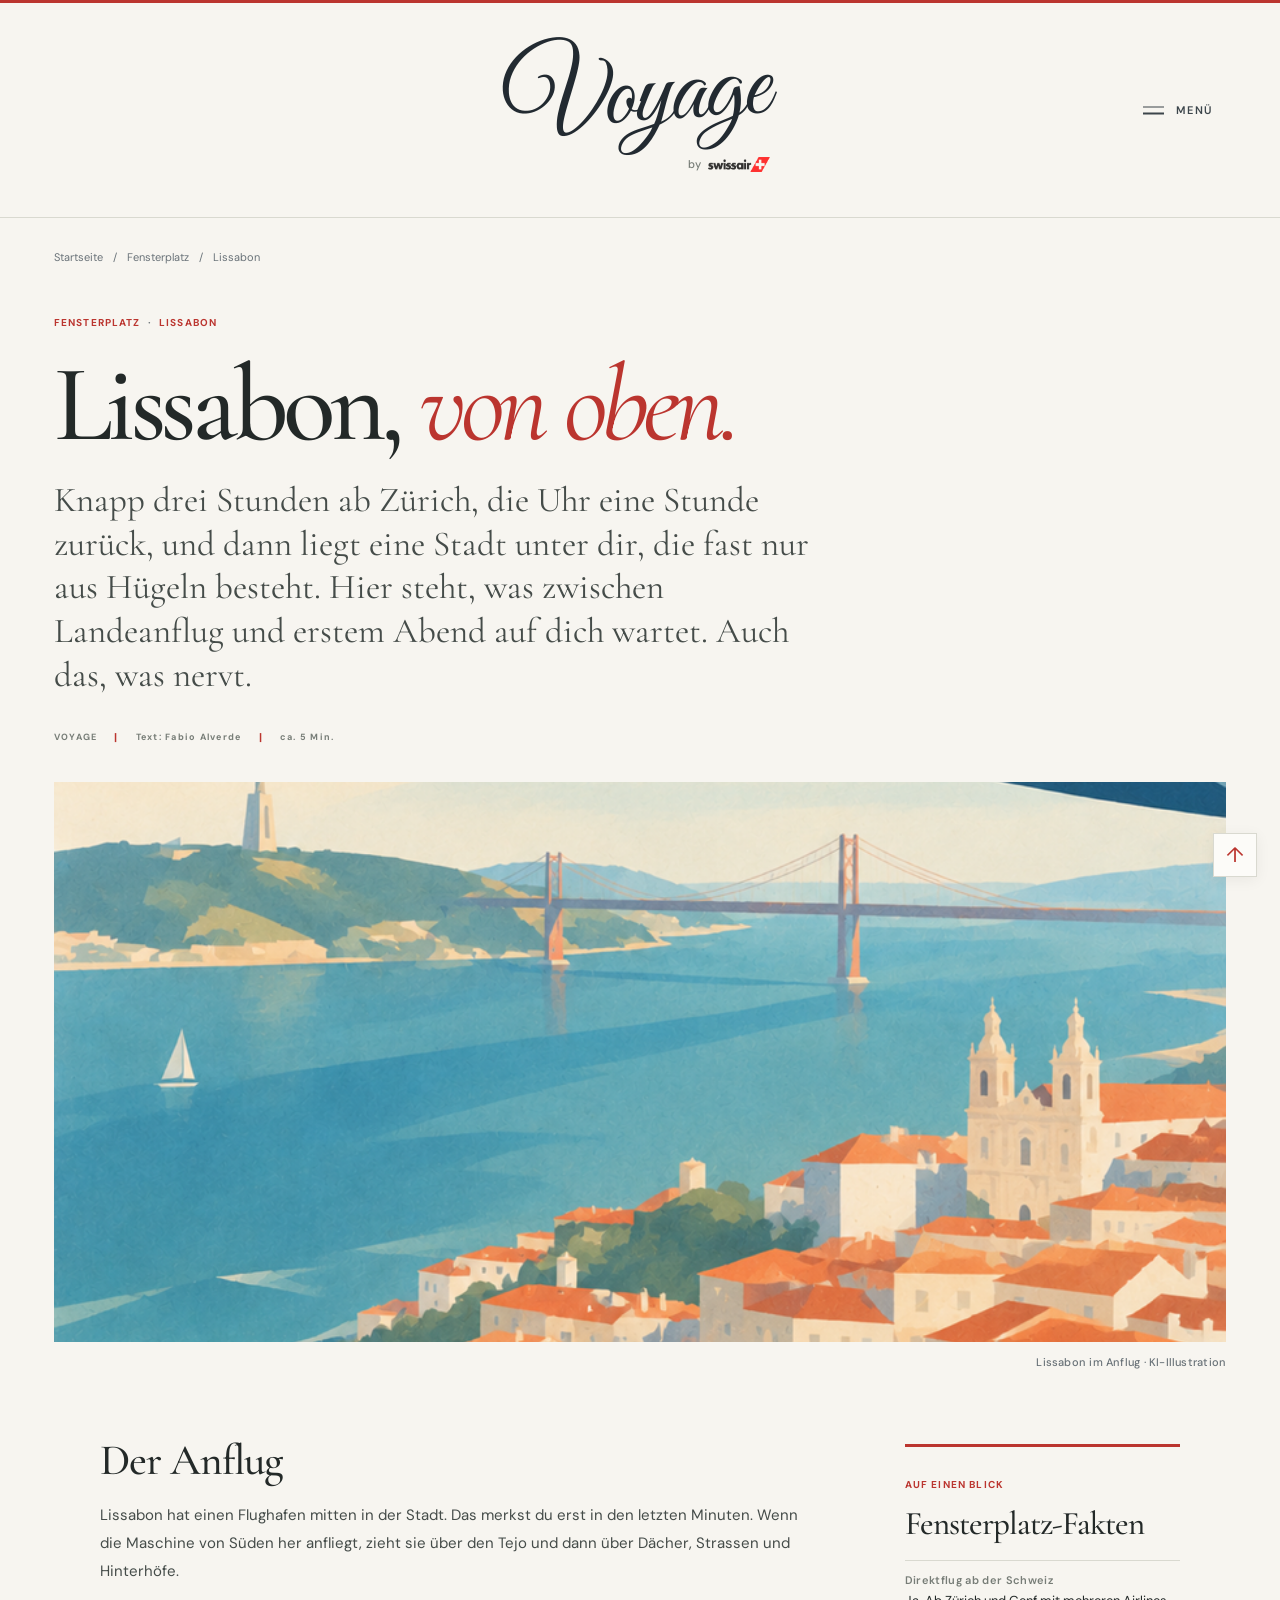
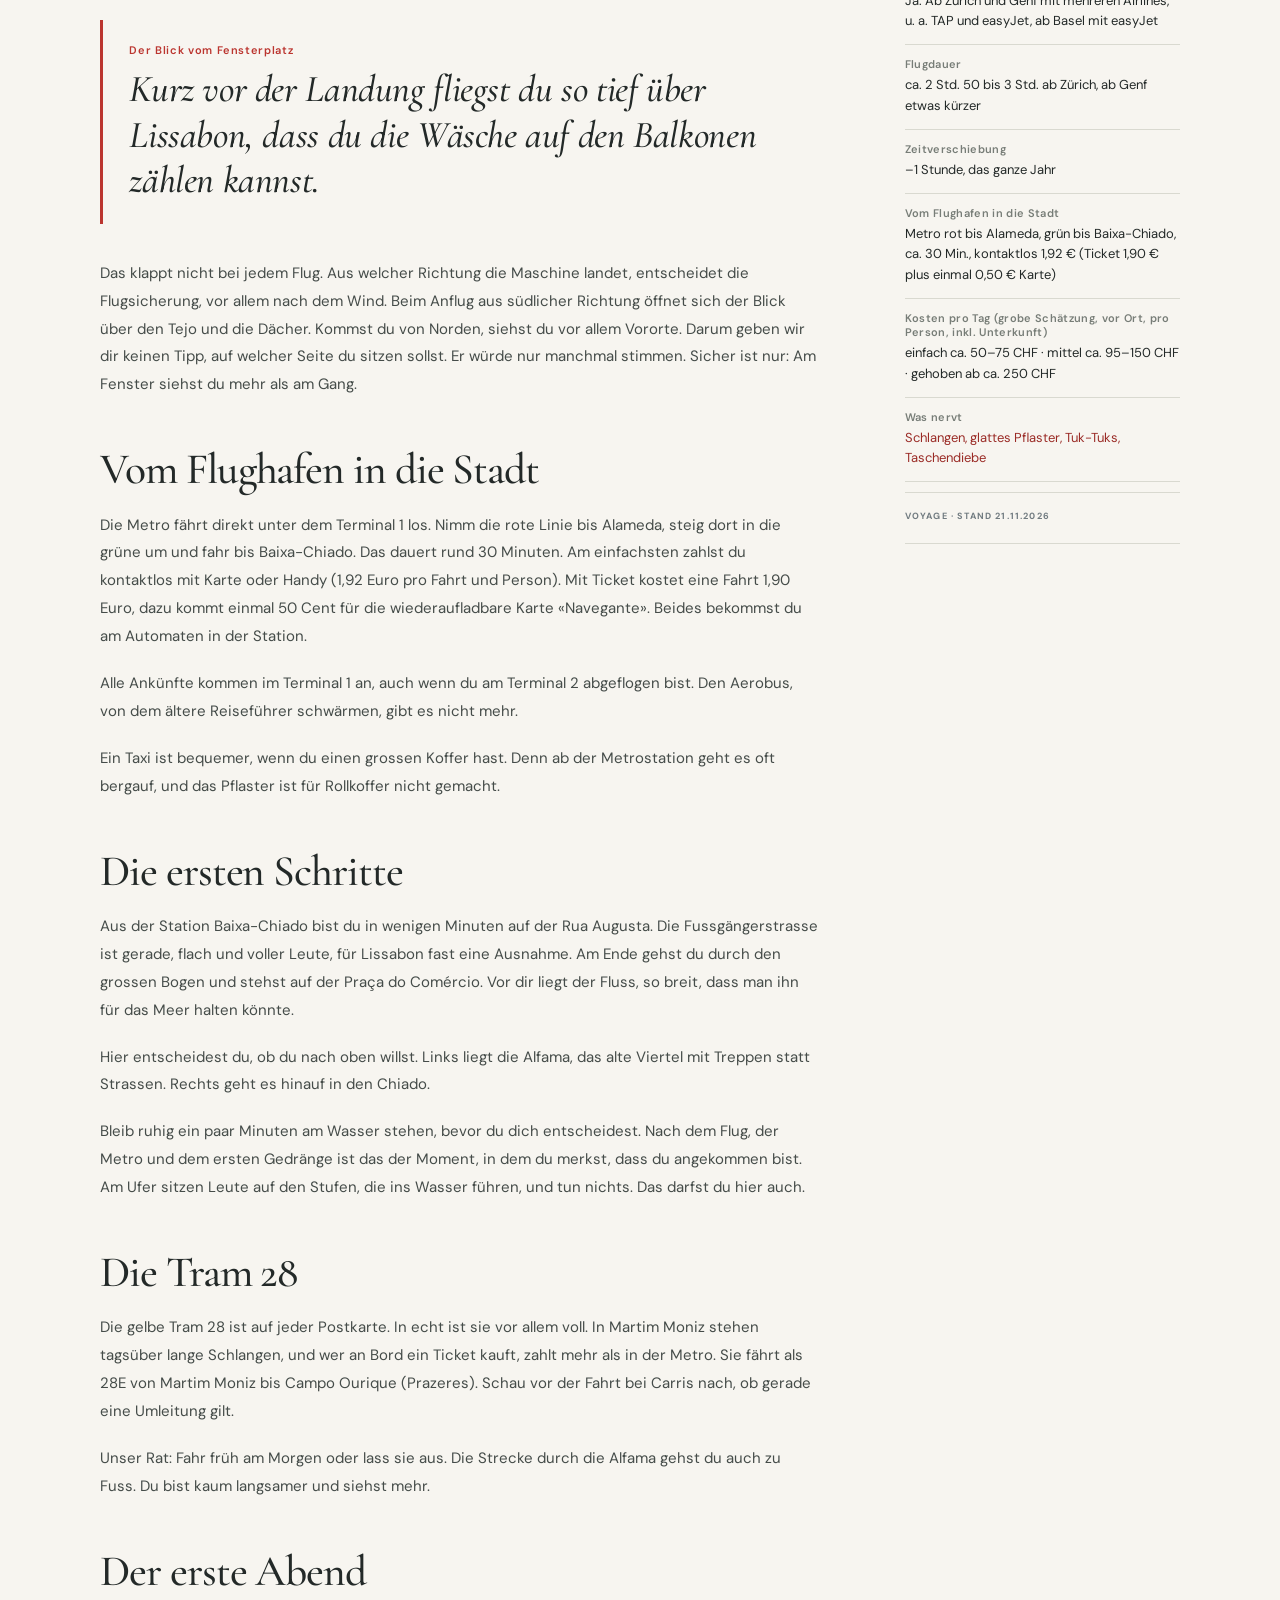
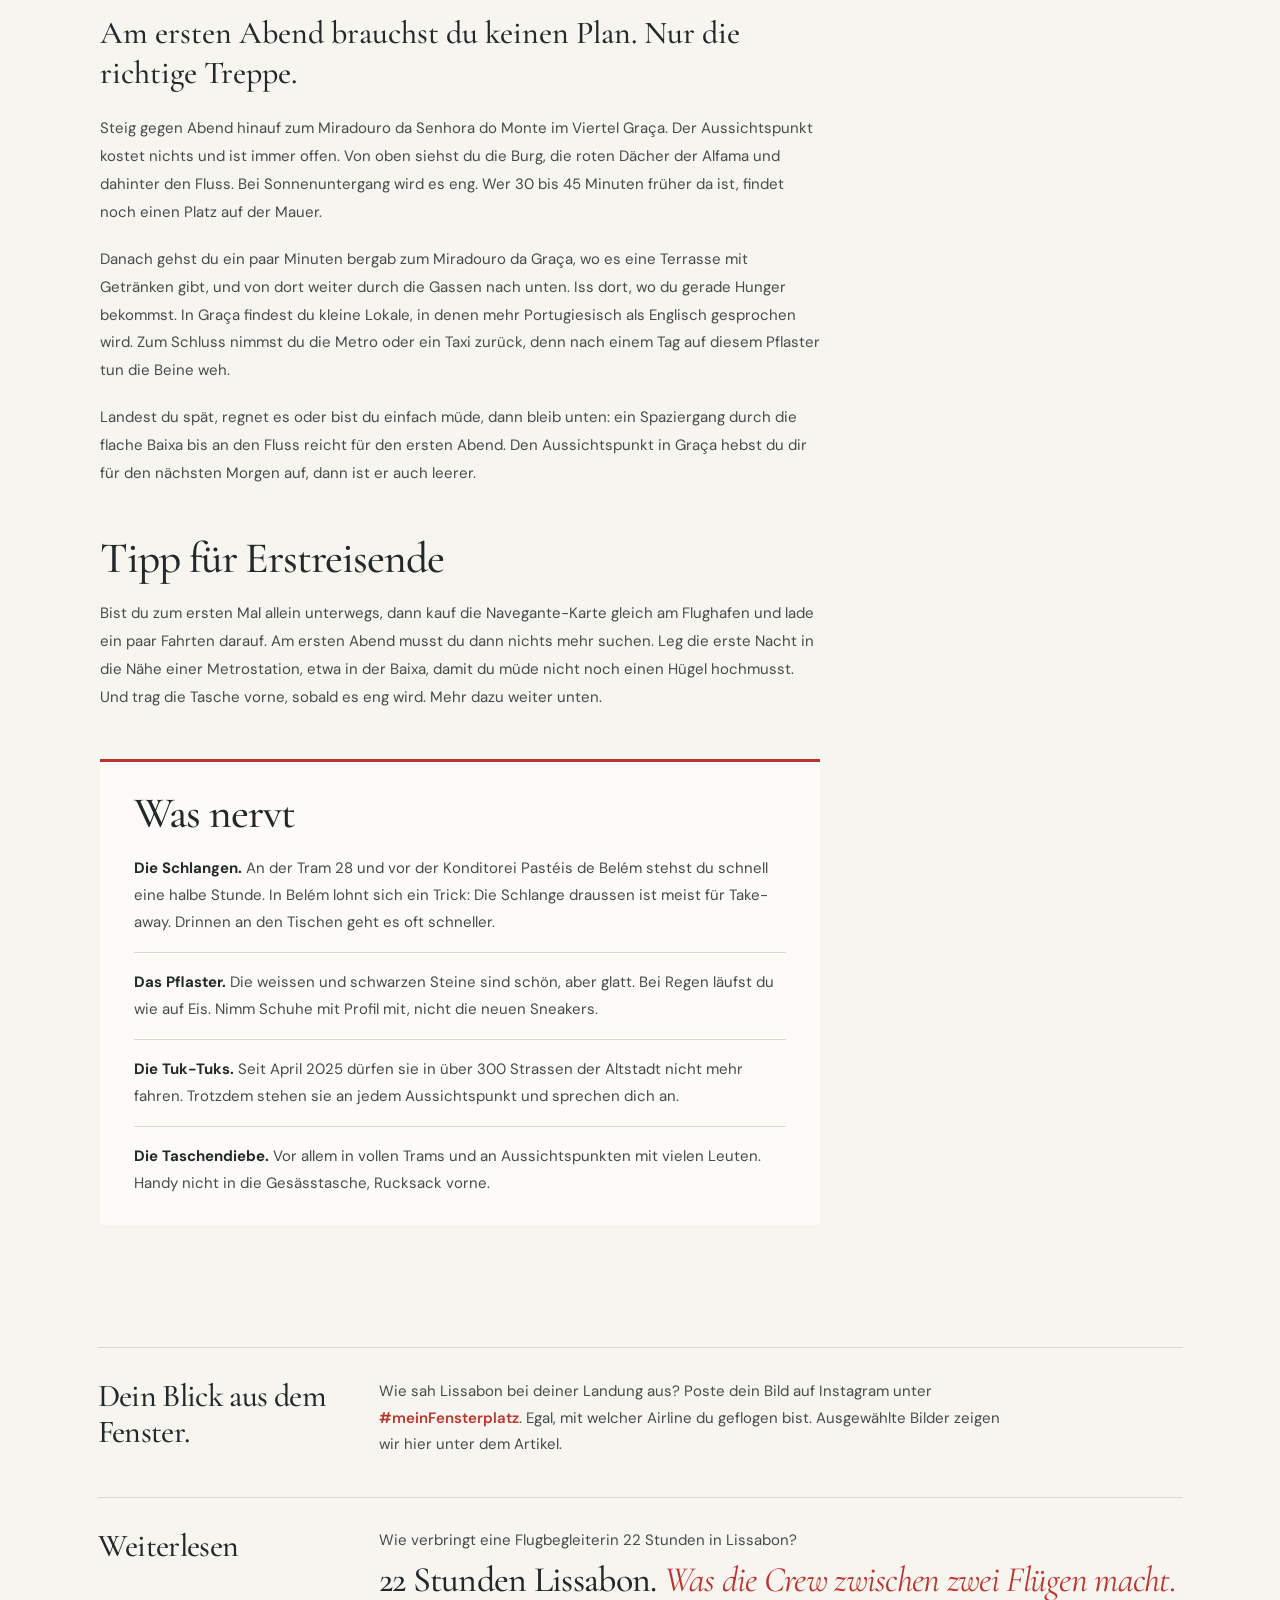
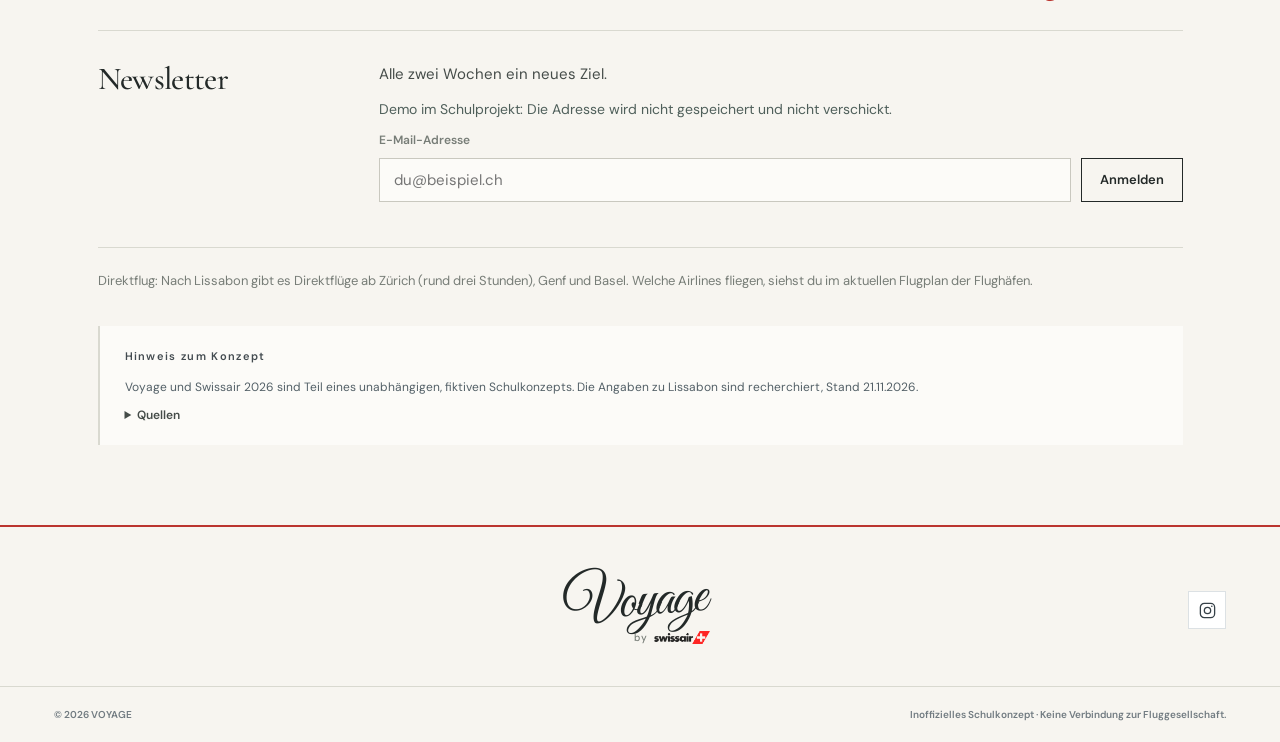
==== commit 18fa871b: "Lissabon-Artikel: Fakten aktualisiert (Terminal, Tram 28E, Metro), Verkaufshinweis neutral, Demo- un" ====
--- a/stories/lissabon-von-oben.html
+++ b/stories/lissabon-von-oben.html
@@ -27,7 +27,7 @@
 </div>
 <figure class="shell article-cover window-cover">
 <img alt="Illustration: Blick aus dem Flugzeugfenster auf Lissabon, den Tejo und die Brücke, im Vordergrund rote Dächer" src="../assets/lissabon-fenster.png"/>
-<figcaption>Lissabon im Anflug · Illustration</figcaption>
+<figcaption>Lissabon im Anflug · KI-Illustration</figcaption>
 </figure>
 
 <div class="shell article-layout">
@@ -39,12 +39,12 @@
 <span class="poster-line-label">Der Blick vom Fensterplatz</span>
 <p>Kurz vor der Landung fliegst du so tief über Lissabon, dass du die Wäsche auf den Balkonen zählen kannst.</p>
 </div>
-<p>Das klappt nicht bei jedem Flug. Welche Piste benutzt wird, entscheidet der Wind. Meistens landen die Flugzeuge von Süden her auf der Piste 03 und damit über der Stadt. Bei anderem Wind kommst du von Norden und siehst vor allem Vororte. Darum geben wir dir hier keinen Tipp, auf welcher Seite du sitzen sollst. Er würde nur manchmal stimmen. Sicher ist nur: Am Fenster siehst du mehr als am Gang.</p>
+<p>Das klappt nicht bei jedem Flug. Aus welcher Richtung die Maschine landet, entscheidet die Flugsicherung, vor allem nach dem Wind. Beim Anflug aus südlicher Richtung öffnet sich der Blick über den Tejo und die Dächer. Kommst du von Norden, siehst du vor allem Vororte. Darum geben wir dir keinen Tipp, auf welcher Seite du sitzen sollst. Er würde nur manchmal stimmen. Sicher ist nur: Am Fenster siehst du mehr als am Gang.</p>
 </section>
 
 <section aria-labelledby="h-stadt" class="article-section" id="in-die-stadt"><h2 id="h-stadt">Vom Flughafen in die Stadt</h2>
-<p>Die Metro fährt direkt unter dem Terminal 1 los. Nimm die rote Linie bis Alameda, steig dort in die grüne um und fahr bis Baixa-Chiado. Das dauert 25 bis 35 Minuten. Eine Fahrt kostet 1,90 Euro, dazu kommt einmal 50 Cent für die wiederaufladbare Karte «Navegante». Beides bekommst du am Automaten in der Station.</p>
-<p>Landest du am Terminal 2, wo vor allem Billig-Airlines ankommen, bringt dich ein Gratis-Shuttle zum Terminal 1. Den Aerobus, von dem ältere Reiseführer schwärmen, gibt es nicht mehr.</p>
+<p>Die Metro fährt direkt unter dem Terminal 1 los. Nimm die rote Linie bis Alameda, steig dort in die grüne um und fahr bis Baixa-Chiado. Das dauert rund 30 Minuten. Am einfachsten zahlst du kontaktlos mit Karte oder Handy (1,92 Euro pro Fahrt und Person). Mit Ticket kostet eine Fahrt 1,90 Euro, dazu kommt einmal 50 Cent für die wiederaufladbare Karte «Navegante». Beides bekommst du am Automaten in der Station.</p>
+<p>Alle Ankünfte kommen im Terminal 1 an, auch wenn du am Terminal 2 abgeflogen bist. Den Aerobus, von dem ältere Reiseführer schwärmen, gibt es nicht mehr.</p>
 <p>Ein Taxi ist bequemer, wenn du einen grossen Koffer hast. Denn ab der Metrostation geht es oft bergauf, und das Pflaster ist für Rollkoffer nicht gemacht.</p>
 </section>
 
@@ -55,7 +55,7 @@
 </section>
 
 <section aria-labelledby="h-tram" class="article-section" id="tram-28"><h2 id="h-tram">Die Tram 28</h2>
-<p>Die gelbe Tram 28 ist auf jeder Postkarte. In echt ist sie vor allem voll. In Martim Moniz stehen tagsüber lange Schlangen, und wer an Bord ein Ticket kauft, zahlt mehr als in der Metro. Seit November 2025 fährt die Linie zudem nur noch zwischen Martim Moniz und Largo Camões.</p>
+<p>Die gelbe Tram 28 ist auf jeder Postkarte. In echt ist sie vor allem voll. In Martim Moniz stehen tagsüber lange Schlangen, und wer an Bord ein Ticket kauft, zahlt mehr als in der Metro. Sie fährt als 28E von Martim Moniz bis Campo Ourique (Prazeres). Schau vor der Fahrt bei Carris nach, ob gerade eine Umleitung gilt.</p>
 <p>Unser Rat: Fahr früh am Morgen oder lass sie aus. Die Strecke durch die Alfama gehst du auch zu Fuss. Du bist kaum langsamer und siehst mehr.</p>
 </section>
 
@@ -63,6 +63,7 @@
 <p class="key-line">Am ersten Abend brauchst du keinen Plan. Nur die richtige Treppe.</p>
 <p>Steig gegen Abend hinauf zum Miradouro da Senhora do Monte im Viertel Graça. Der Aussichtspunkt kostet nichts und ist immer offen. Von oben siehst du die Burg, die roten Dächer der Alfama und dahinter den Fluss. Bei Sonnenuntergang wird es eng. Wer 30 bis 45 Minuten früher da ist, findet noch einen Platz auf der Mauer.</p>
 <p>Danach gehst du ein paar Minuten bergab zum Miradouro da Graça, wo es eine Terrasse mit Getränken gibt, und von dort weiter durch die Gassen nach unten. Iss dort, wo du gerade Hunger bekommst. In Graça findest du kleine Lokale, in denen mehr Portugiesisch als Englisch gesprochen wird. Zum Schluss nimmst du die Metro oder ein Taxi zurück, denn nach einem Tag auf diesem Pflaster tun die Beine weh.</p>
+<p>Landest du spät, regnet es oder bist du einfach müde, dann bleib unten: ein Spaziergang durch die flache Baixa bis an den Fluss reicht für den ersten Abend. Den Aussichtspunkt in Graça hebst du dir für den nächsten Morgen auf, dann ist er auch leerer.</p>
 </section>
 
 <section aria-labelledby="h-erstreisende" class="article-section" id="erstreisende"><h2 id="h-erstreisende">Tipp für Erstreisende</h2>
@@ -84,11 +85,11 @@
 <div><dt>Direktflug ab der Schweiz</dt><dd>Ja. Ab Zürich und Genf mit mehreren Airlines, u. a. TAP und easyJet, ab Basel mit easyJet</dd></div>
 <div><dt>Flugdauer</dt><dd>ca. 2 Std. 50 bis 3 Std. ab Zürich, ab Genf etwas kürzer</dd></div>
 <div><dt>Zeitverschiebung</dt><dd>–1 Stunde, das ganze Jahr</dd></div>
-<div><dt>Vom Flughafen in die Stadt</dt><dd>Metro rot bis Alameda, grün bis Baixa-Chiado, 25–35 Min., 1,90 € plus 0,50 € Karte</dd></div>
-<div><dt>Kosten pro Tag (vor Ort, pro Person, inkl. Unterkunft)</dt><dd>einfach ca. 50–75 CHF · mittel ca. 95–150 CHF · gehoben ab ca. 250 CHF</dd></div>
+<div><dt>Vom Flughafen in die Stadt</dt><dd>Metro rot bis Alameda, grün bis Baixa-Chiado, ca. 30 Min., kontaktlos 1,92 € (Ticket 1,90 € plus einmal 0,50 € Karte)</dd></div>
+<div><dt>Kosten pro Tag (grobe Schätzung, vor Ort, pro Person, inkl. Unterkunft)</dt><dd>einfach ca. 50–75 CHF · mittel ca. 95–150 CHF · gehoben ab ca. 250 CHF</dd></div>
 <div class="facts-nervt"><dt>Was nervt</dt><dd>Schlangen, glattes Pflaster, Tuk-Tuks, Taschendiebe</dd></div>
 </dl>
-<span class="aside-foot">VOYAGE · STAND 19.11.2026</span></div></aside>
+<span class="aside-foot">VOYAGE · STAND 21.11.2026</span></div></aside>
 </div>
 
 <div class="shell article-end">
@@ -103,7 +104,7 @@
 </section>
 <section aria-labelledby="h-newsletter" class="end-block" id="newsletter">
 <h2 id="h-newsletter">Newsletter</h2>
-<div><p>Alle zwei Wochen ein neues Ziel.</p>
+<div><p>Alle zwei Wochen ein neues Ziel.</p><p class="newsletter-demo">Demo im Schulprojekt: Die Adresse wird nicht gespeichert und nicht verschickt.</p>
 <form action="#" class="newsletter-form" data-newsletter="" novalidate="">
 <label for="nl-mail">E-Mail-Adresse</label>
 <input autocomplete="email" id="nl-mail" name="email" placeholder="du@beispiel.ch" type="email"/>
@@ -112,19 +113,19 @@
 </form></div>
 </section>
 </div>
-<p class="direct-line" id="direktflug">Direktflug: Nach Lissabon gibt es Direktflüge ab Zürich, Genf und Basel, auch mit Swissair. <a href="#direktflug" title="Im Prototyp nicht verlinkt">Flüge nach Lissabon</a></p>
-<div class="article-sources"><h3>Hinweis zum Konzept</h3><p>Voyage und Swissair 2026 sind Teil eines unabhängigen, fiktiven Schulkonzepts. Die Angaben zu Lissabon sind recherchiert, Stand 19.11.2026.</p>
+<p class="direct-line" id="direktflug">Direktflug: Nach Lissabon gibt es Direktflüge ab Zürich (rund drei Stunden), Genf und Basel. Welche Airlines fliegen, siehst du im aktuellen Flugplan der Flughäfen.</p>
+<div class="article-sources"><h3>Hinweis zum Konzept</h3><p>Voyage und Swissair 2026 sind Teil eines unabhängigen, fiktiven Schulkonzepts. Die Angaben zu Lissabon sind recherchiert, Stand 21.11.2026.</p>
 <details><summary>Quellen</summary><ul>
 <li>Direktflüge und Flugdauer: flightconnections.com, skyscanner.ie, omio.com</li>
 <li>Zeitverschiebung: timeanddate.com</li>
-<li>Metro und Tarif 2026: metrolisboa.pt, lisbontourism.org, lisbonlisboaportugal.com</li>
-<li>Weg in die Stadt, Shuttle Terminal 2: thebettervacation.com</li>
-<li>Tram 28: carris.pt</li>
+<li>Metro, Fahrzeit und Tarif 2026: metrolisboa.pt (Flughafentransfer, Tarife 2026), abgerufen 21.11.2026</li>
+<li>Ankunft Terminal 1: lisbonairport.pt</li>
+<li>Tram 28E, Strecke: carris.pt/viaje/carreiras/28E, abgerufen 21.11.2026</li>
 <li>Tuk-Tuk-Verbot: lisboasecreta.co, rtp.pt, observador.pt</li>
 <li>Kosten pro Tag: radicalstorage.com, nomadotravel.app, lisbontourism.org</li>
 <li>Pflaster, Taschendiebe: portugalvisitor.com, theportugalnews.com</li>
 <li>Miradouros: lisbonportugaltourism.com, nomadotravel.app</li>
-<li>Anflug und Pistenwahl: pprune.org, pt.ivao.aero</li>
+<li>Anflugrichtungen: pprune.org, pt.ivao.aero (ohne Pistennummer)</li>
 </ul></details></div>
 </div>
 </main><footer class="site-footer" id="about"><div class="shell footer-grid footer-grid-minimal"><a aria-label="Voyage by swissair – Startseite" class="footer-brand" href="../index.html"><span>Voyage</span><span class="brand-by">by <img alt="Swissair" src="../assets/swissair-original.png"/></span></a><div aria-label="Social-Media-Kanal (Konzept)" class="footer-socials"><span aria-label="Instagram – Profil in Vorbereitung" class="social-icon" role="img" title="Instagram · noch kein Profil hinterlegt"><svg aria-hidden="true" fill="none" stroke="currentColor" stroke-linecap="round" stroke-linejoin="round" stroke-width="1.65" viewbox="0 0 24 24"><rect height="18" rx="5" width="18" x="3" y="3"></rect><circle cx="12" cy="12" r="4"></circle><circle cx="17.45" cy="6.65" fill="currentColor" r="1" stroke="none"></circle></svg></span></div></div><div class="shell footer-bottom footer-bottom-minimal"><span>© 2026 VOYAGE</span><span>Inoffizielles Schulkonzept · Keine Verbindung zur Fluggesellschaft.</span></div></footer><a aria-label="Zurück nach oben" class="back-to-top" href="#top">↑</a></body></html>
--- a/voyage-content.css
+++ b/voyage-content.css
@@ -144,3 +144,5 @@
 @media (prefers-reduced-motion: reduce) {
   #anflug:target .poster-line { animation: none; background: rgba(187,53,47,.06); }
 }
+
+.newsletter-demo { font-size: 14px !important; color: var(--deep) !important; opacity: .8; margin: 4px 0 10px !important; }
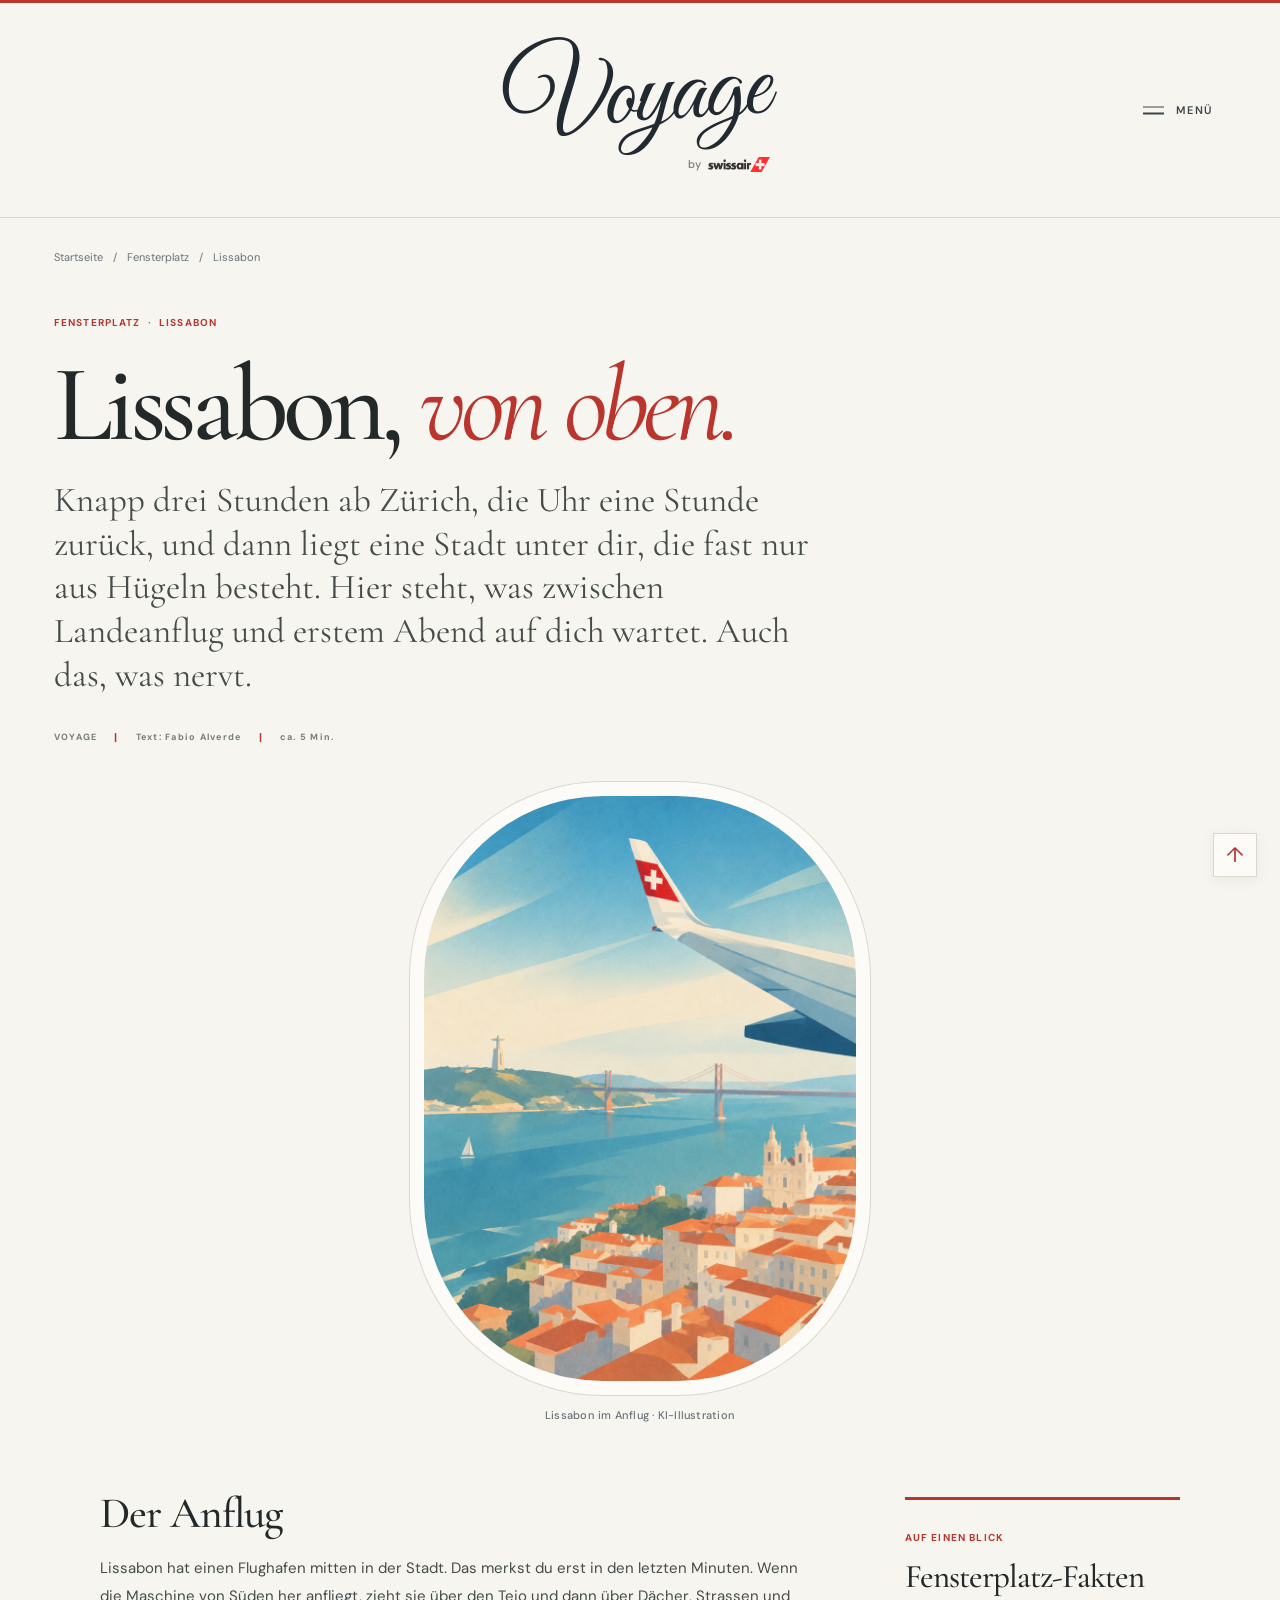
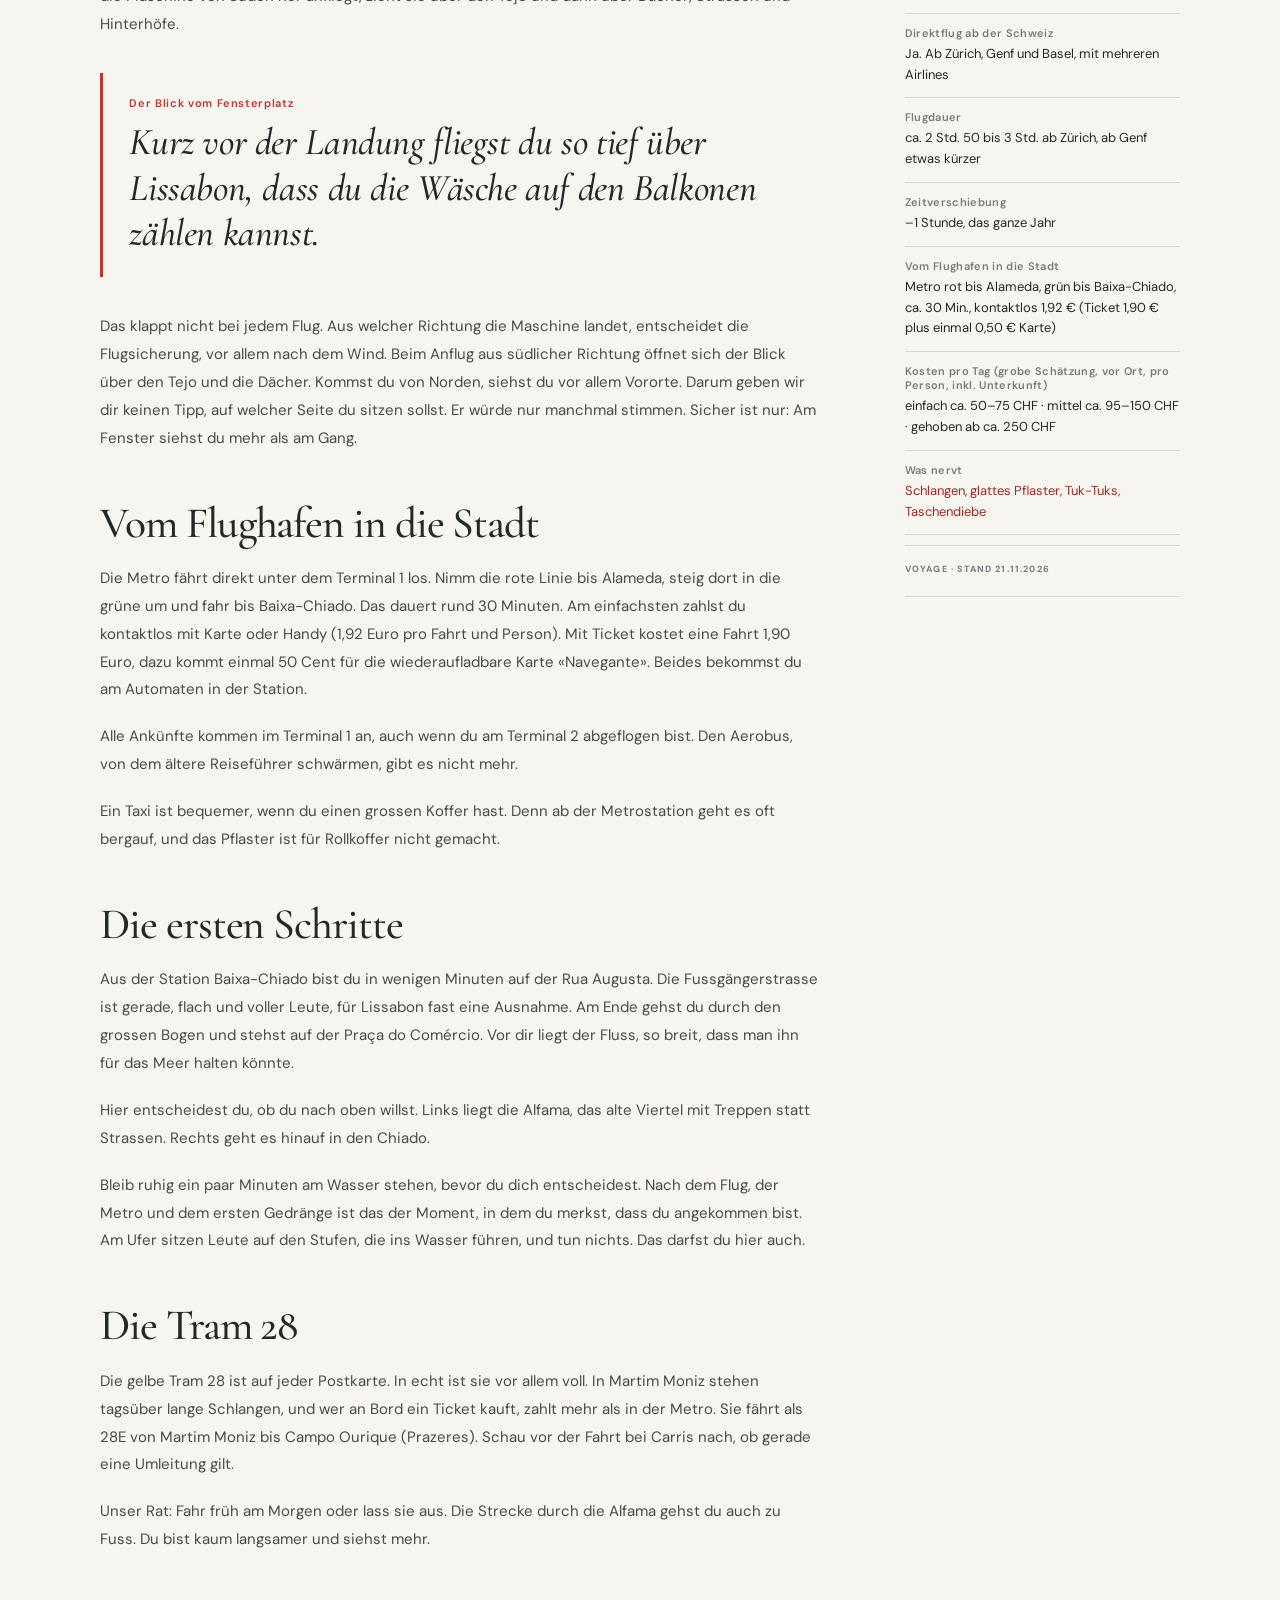
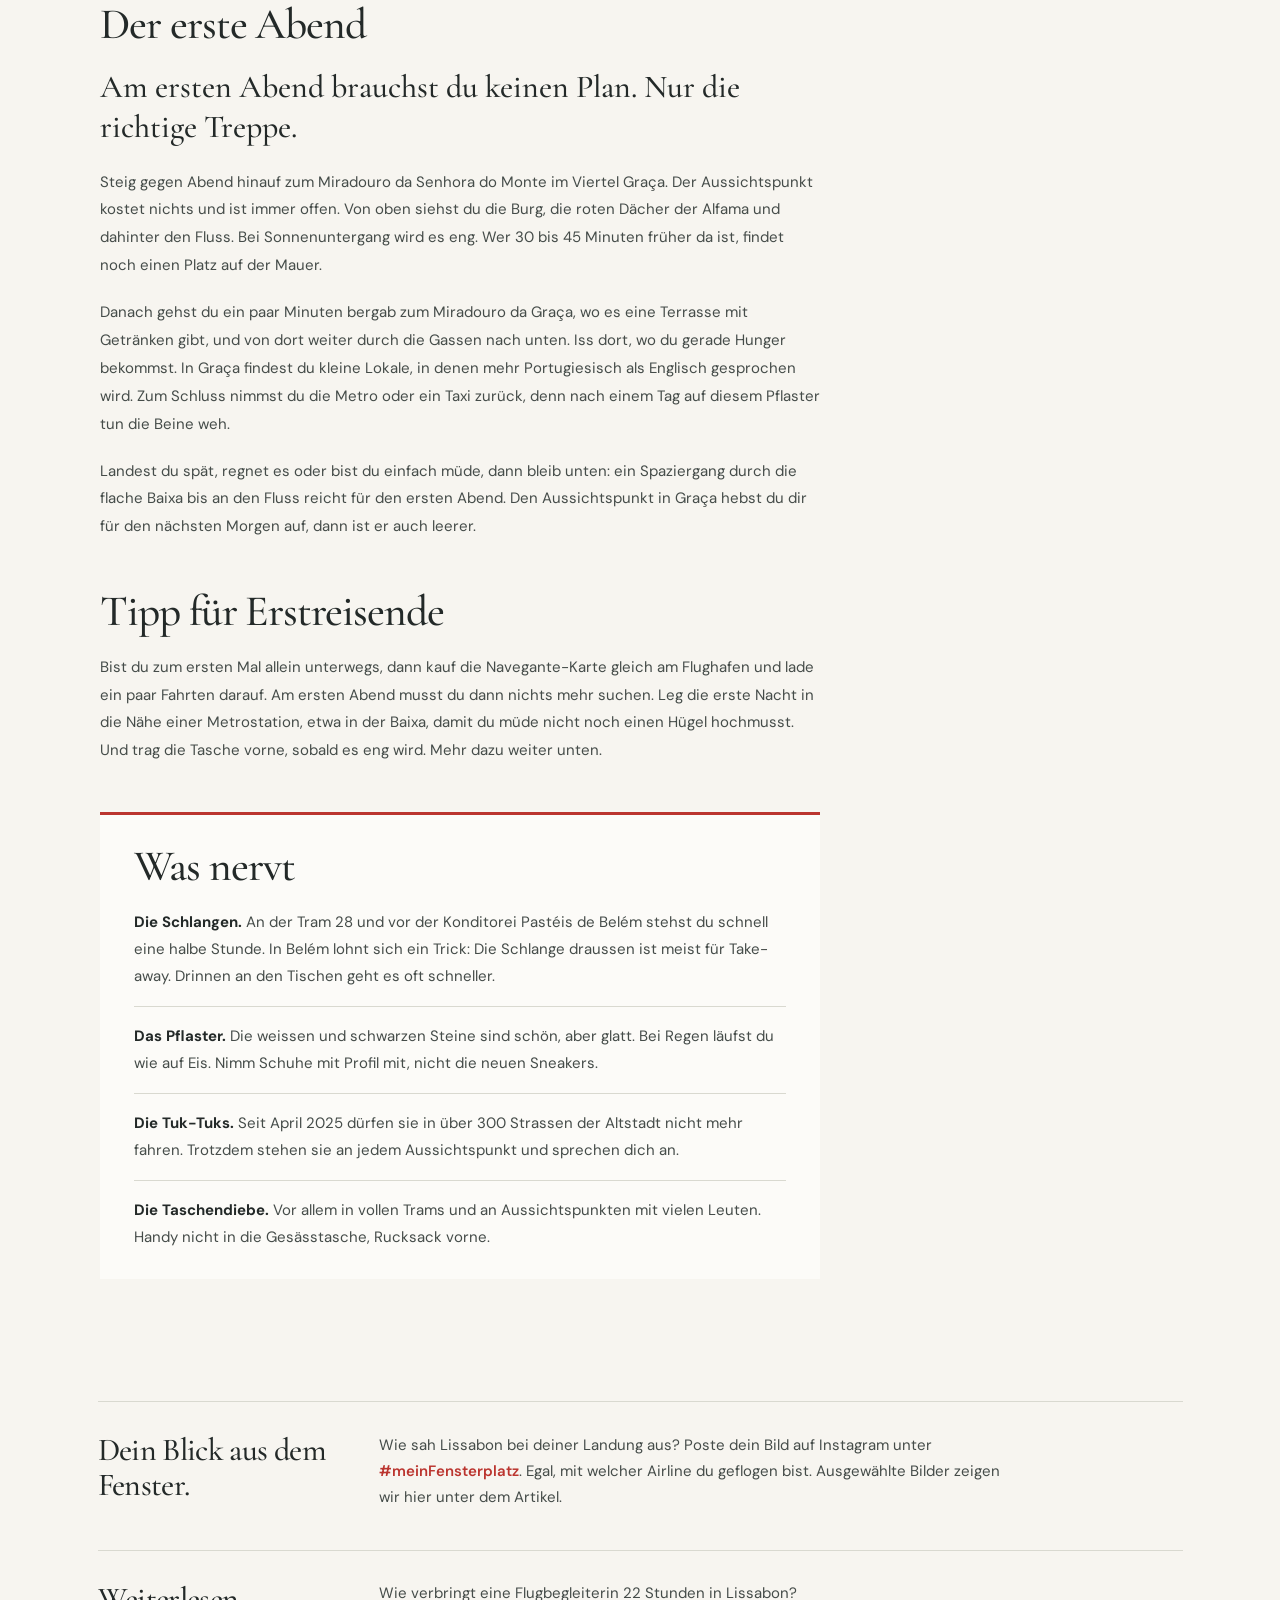
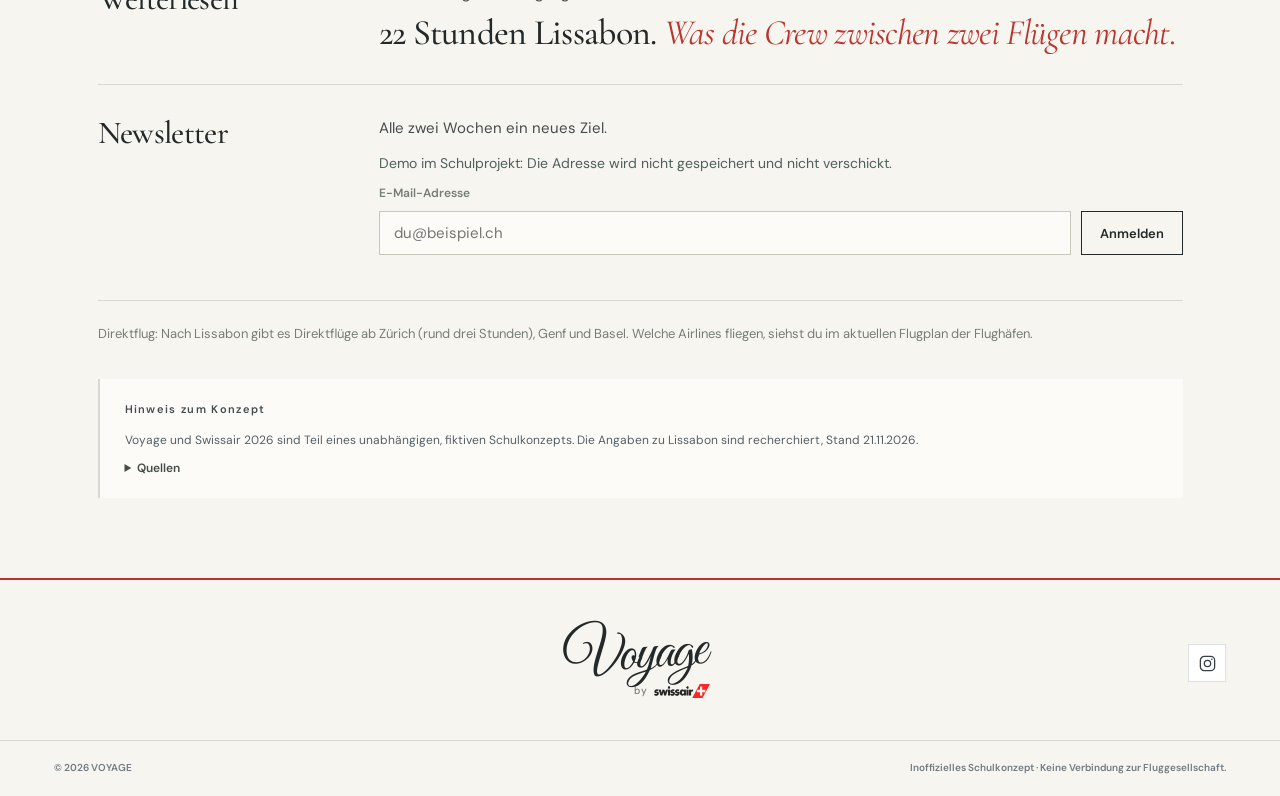
==== commit ec201014: "Lissabon-Artikel: Titelbild ungeschnitten im Fensterrahmen, keine Airline-Namen Co-Authored-By: Clau" ====
--- a/stories/lissabon-von-oben.html
+++ b/stories/lissabon-von-oben.html
@@ -82,7 +82,7 @@
 </div>
 <aside aria-labelledby="fakten-title" class="article-aside" id="fakten"><div class="aside-panel"><span class="micro accent">AUF EINEN BLICK</span><h2 id="fakten-title">Fensterplatz-Fakten</h2>
 <dl class="facts">
-<div><dt>Direktflug ab der Schweiz</dt><dd>Ja. Ab Zürich und Genf mit mehreren Airlines, u. a. TAP und easyJet, ab Basel mit easyJet</dd></div>
+<div><dt>Direktflug ab der Schweiz</dt><dd>Ja. Ab Zürich, Genf und Basel, mit mehreren Airlines</dd></div>
 <div><dt>Flugdauer</dt><dd>ca. 2 Std. 50 bis 3 Std. ab Zürich, ab Genf etwas kürzer</dd></div>
 <div><dt>Zeitverschiebung</dt><dd>–1 Stunde, das ganze Jahr</dd></div>
 <div><dt>Vom Flughafen in die Stadt</dt><dd>Metro rot bis Alameda, grün bis Baixa-Chiado, ca. 30 Min., kontaktlos 1,92 € (Ticket 1,90 € plus einmal 0,50 € Karte)</dd></div>
--- a/voyage-content.css
+++ b/voyage-content.css
@@ -146,3 +146,9 @@
 }
 
 .newsletter-demo { font-size: 14px !important; color: var(--deep) !important; opacity: .8; margin: 4px 0 10px !important; }
+
+/* Titelbild Lissabon: Hochformat-Illustration ungeschnitten im Fensterrahmen statt als gecropptes Banner */
+.article-cover.window-cover { display: flex; flex-direction: column; align-items: center; }
+.article-cover.window-cover img { width: min(100%, 460px); height: auto; aspect-ratio: 3 / 4; object-fit: cover; object-position: center; border-radius: 42% / 32%; border: clamp(8px, 1.2vw, 14px) solid var(--paper-light); box-shadow: 0 0 0 1px var(--line); background: #8fb8d6; }
+.article-cover.window-cover figcaption { justify-content: center; }
+@media (max-width: 700px) { .article-cover.window-cover img { width: min(100%, 340px); height: auto; } }
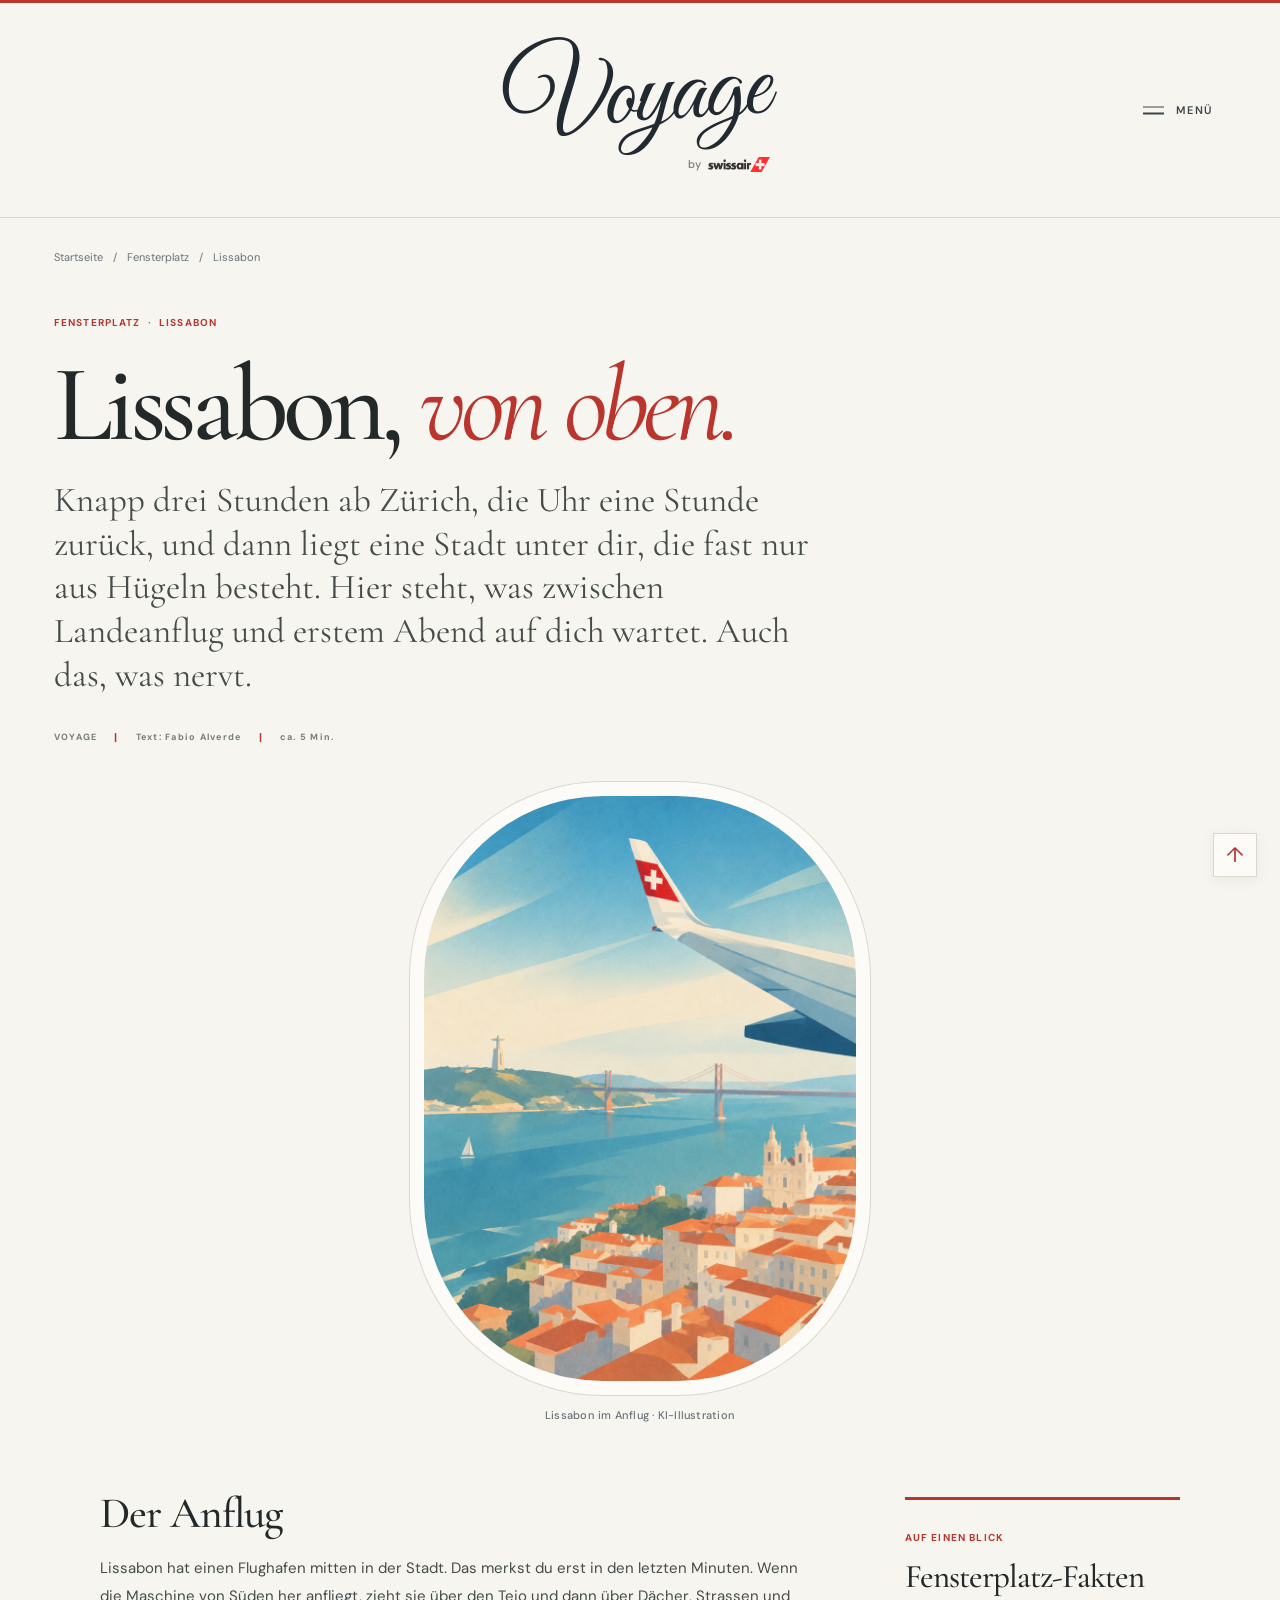
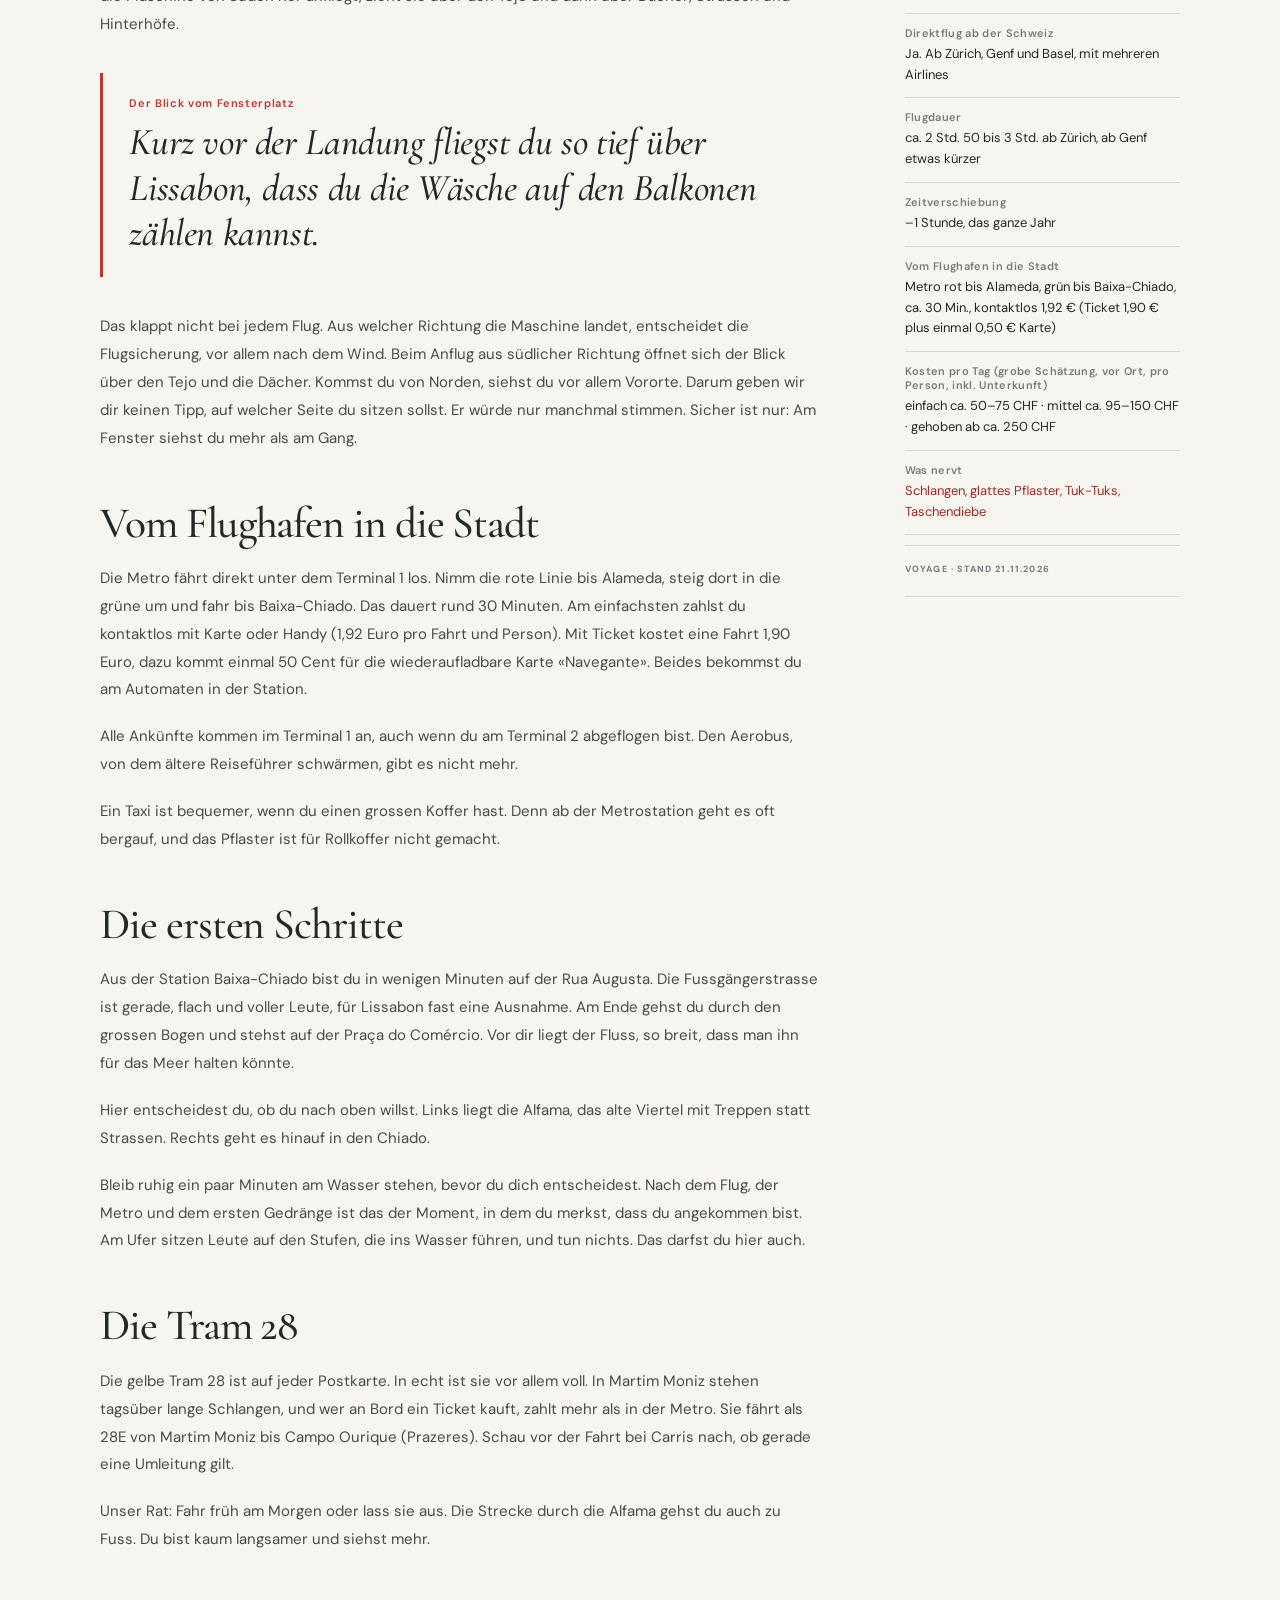
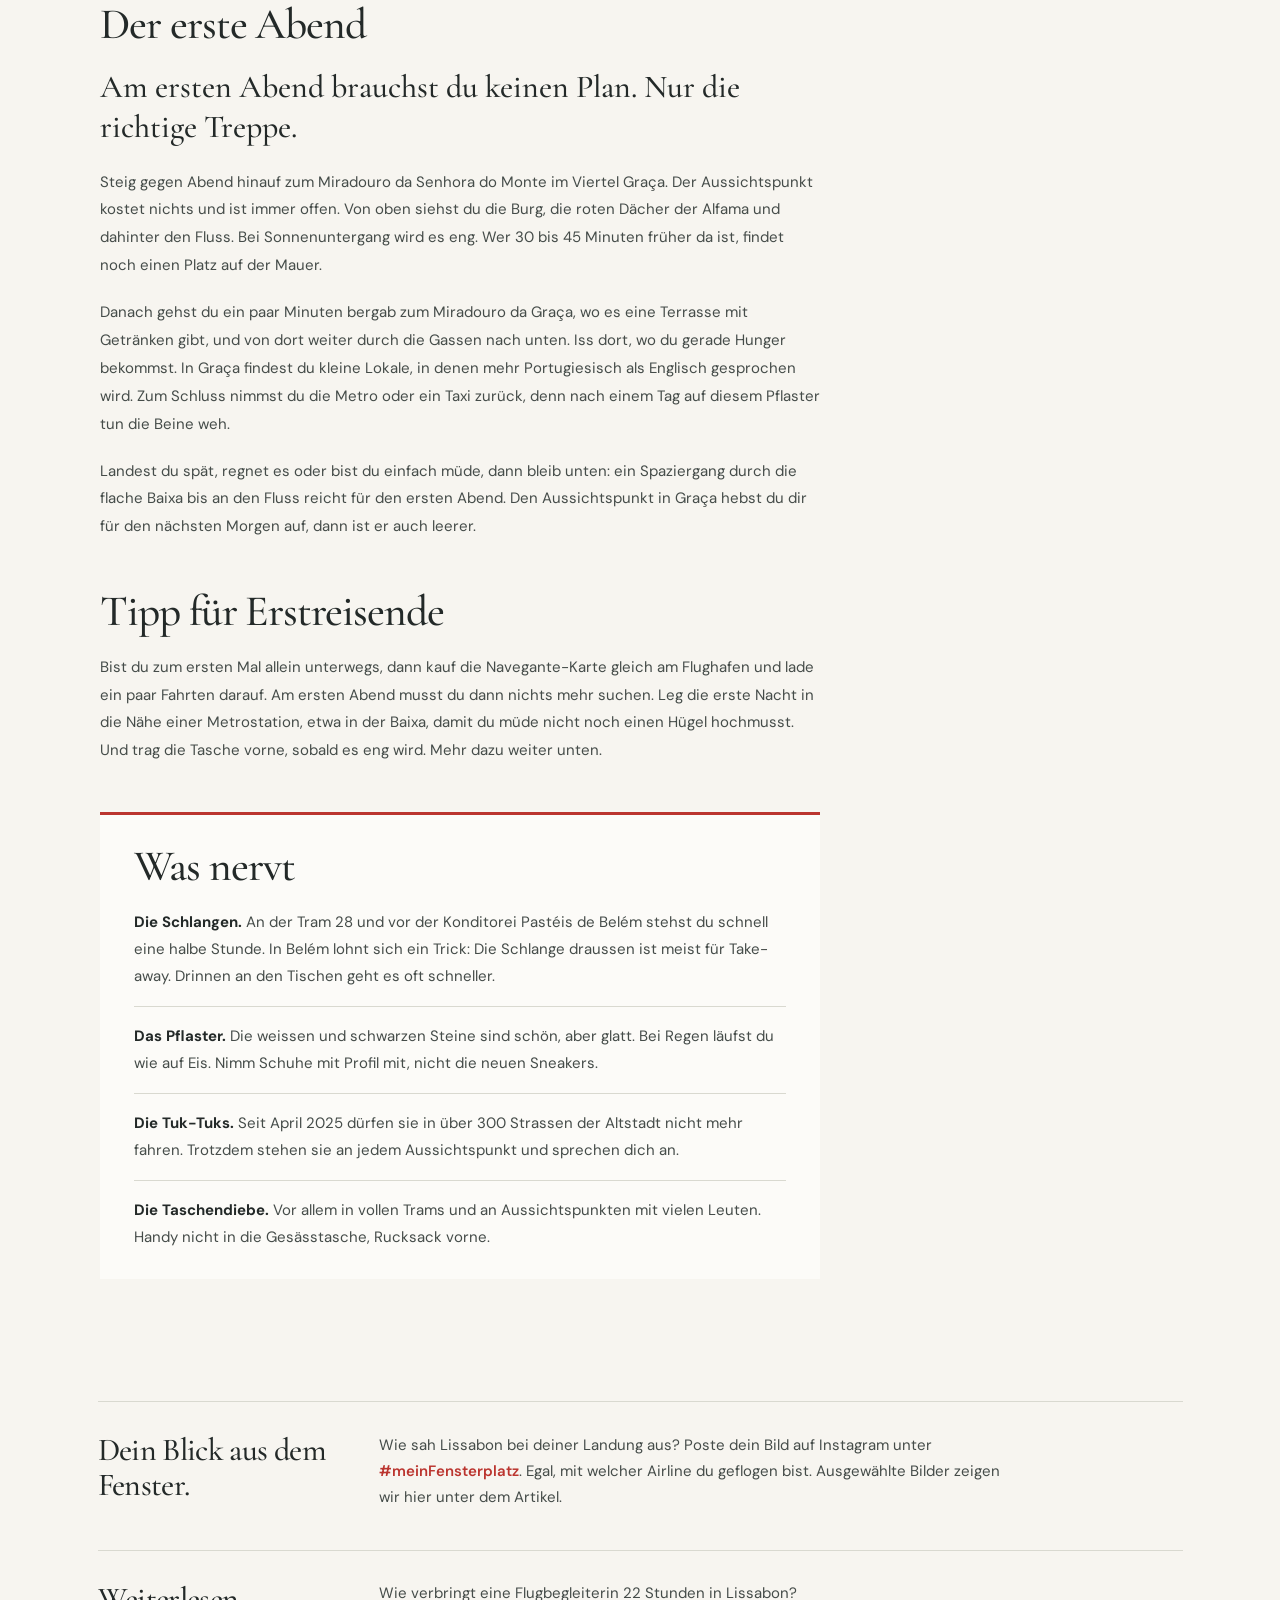
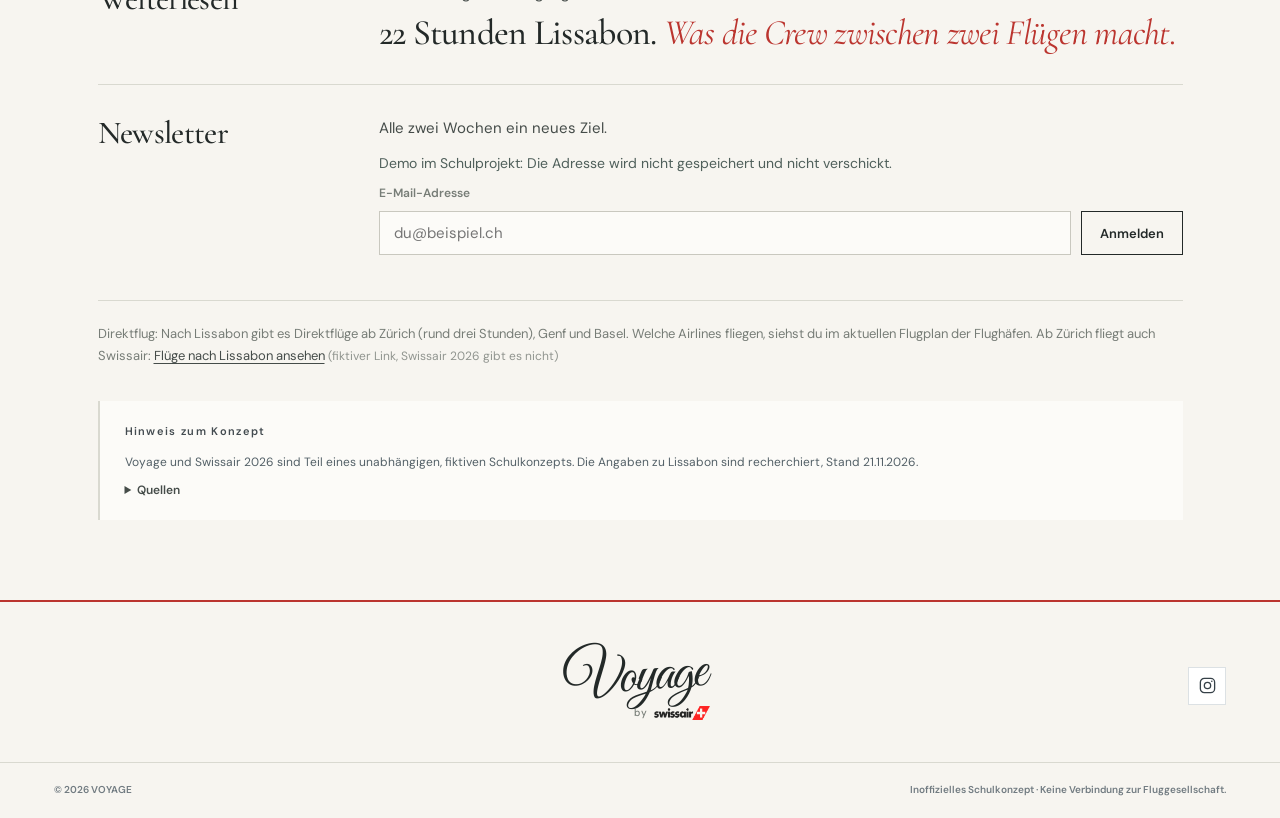
==== commit eb5d130b: "Lissabon-Artikel: leiser, fiktiver Swissair-Link am Schluss Co-Authored-By: Claude Opus 5.5 <noreply" ====
--- a/stories/lissabon-von-oben.html
+++ b/stories/lissabon-von-oben.html
@@ -113,7 +113,7 @@
 </form></div>
 </section>
 </div>
-<p class="direct-line" id="direktflug">Direktflug: Nach Lissabon gibt es Direktflüge ab Zürich (rund drei Stunden), Genf und Basel. Welche Airlines fliegen, siehst du im aktuellen Flugplan der Flughäfen.</p>
+<p class="direct-line" id="direktflug">Direktflug: Nach Lissabon gibt es Direktflüge ab Zürich (rund drei Stunden), Genf und Basel. Welche Airlines fliegen, siehst du im aktuellen Flugplan der Flughäfen. Ab Zürich fliegt auch Swissair: <a href="#direktflug" aria-disabled="true" title="Fiktiver Link im Schulprojekt">Flüge nach Lissabon ansehen</a> <span class="direct-note">(fiktiver Link, Swissair 2026 gibt es nicht)</span></p>
 <div class="article-sources"><h3>Hinweis zum Konzept</h3><p>Voyage und Swissair 2026 sind Teil eines unabhängigen, fiktiven Schulkonzepts. Die Angaben zu Lissabon sind recherchiert, Stand 21.11.2026.</p>
 <details><summary>Quellen</summary><ul>
 <li>Direktflüge und Flugdauer: flightconnections.com, skyscanner.ie, omio.com</li>
--- a/voyage-content.css
+++ b/voyage-content.css
@@ -152,3 +152,4 @@
 .article-cover.window-cover img { width: min(100%, 460px); height: auto; aspect-ratio: 3 / 4; object-fit: cover; object-position: center; border-radius: 42% / 32%; border: clamp(8px, 1.2vw, 14px) solid var(--paper-light); box-shadow: 0 0 0 1px var(--line); background: #8fb8d6; }
 .article-cover.window-cover figcaption { justify-content: center; }
 @media (max-width: 700px) { .article-cover.window-cover img { width: min(100%, 340px); height: auto; } }
+.direct-line .direct-note { color: var(--muted); font-size: 12px; opacity: .8; }
